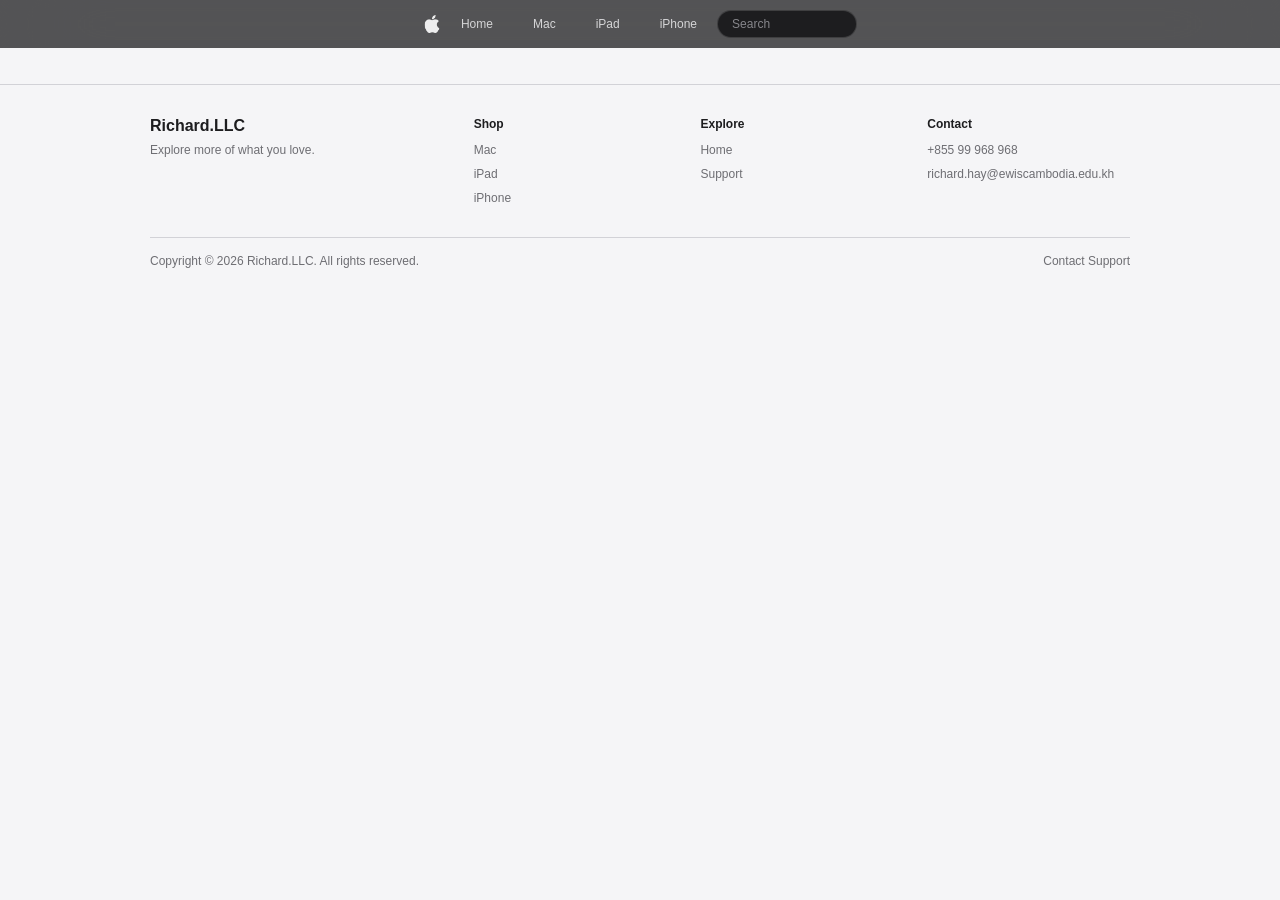
==== iPad.html @ c49290ec "Build responsive product site Co-authored-by: Copilot <223556219+Copilot@users.noreply.github.com>" ====
<!doctype html>
<html lang="en">
  <head>
    <meta charset="utf-8">
    <meta name="viewport" content="width=device-width, initial-scale=1">
    <title>My Website</title>
    <link rel="stylesheet" href="style.css">
    <link rel="stylesheet" href="responsive.css">
  </head>
  <body>
    <nav class="navbar">
      <button
        class="mobile-menu-toggle"
        type="button"
        aria-label="Open navigation menu"
        aria-controls="nav-links"
        aria-expanded="false"
      >
        <span></span>
        <span></span>
        <span></span>
      </button>
      <a href="index.html" class="navbar-brand" aria-label="Richard.LLC home">
        <img src="images/Apple Logo.png" alt="" class="logo">
      </a>
      <ul id="nav-links" class="nav-links">
        <!-- Home with Full-Width Mega-Menu Dropdown -->
        <li class="dropdown">
          <a href="index.html">Home</a>
          <div class="dropdown-menu">
            <div class="dropdown-content">
              <div class="menu-column">
                <span class="menu-category">Explore</span>
                <a href="index.html">Home Overview</a>
                <a href="Mac.html">Mac</a>
                <a href="iPad.html">iPad</a>
                <a href="iPhone.html">iPhone</a>
              </div>
              <div class="menu-column">
                <span class="menu-category">Shop</span>
                <a href="Mac.html">Shop Mac</a>
                <a href="iPad.html">Shop iPad</a>
                <a href="iPhone.html">Shop iPhone</a>
              </div>
              <div class="menu-column">
                <span class="menu-category">Quick Links</span>
                <a href="#">Find a Store</a>
                <a href="#">Order Status</a>
                <a href="support.html">Support</a>
              </div>
            </div>
          </div>
        </li>

        <!-- Direct Navigation Links -->
        <li><a href="Mac.html">Mac</a></li>
        <li><a href="iPad.html">iPad</a></li>
        <li><a href="iPhone.html">iPhone</a></li>

      </ul>
      <div class="search-item">
        <input id="site-search" type="search" class="search-bar" placeholder="Search" aria-label="Search">
      </div>
      <button
        class="search-toggle"
        type="button"
        aria-label="Open search"
        aria-controls="site-search"
        aria-expanded="false"
      >
        <svg viewBox="0 0 20 20" aria-hidden="true">
          <circle cx="8.5" cy="8.5" r="5.5"></circle>
          <path d="m13 13 4 4"></path>
        </svg>
      </button>
    </nav>
    <footer class="site-footer">
      <div class="footer-content">
        <div class="footer-brand">
          <a href="index.html">Richard.LLC</a>
          <p>Explore more of what you love.</p>
        </div>
        <nav class="footer-links" aria-label="Footer navigation">
          <div class="footer-column">
            <h2>Shop</h2>
            <a href="Mac.html">Mac</a>
            <a href="iPad.html">iPad</a>
            <a href="iPhone.html">iPhone</a>
          </div>
          <div class="footer-column">
            <h2>Explore</h2>
            <a href="index.html">Home</a>
            <a href="support.html">Support</a>
          </div>
          <div class="footer-column">
            <h2>Contact</h2>
            <a href="tel:+85599968968">+855 99 968 968</a>
            <a href="mailto:richard.hay@ewiscambodia.edu.kh">richard.hay@ewiscambodia.edu.kh</a>
          </div>
        </nav>
        <div class="footer-bottom">
          <span>Copyright © 2026 Richard.LLC. All rights reserved.</span>
          <a href="support.html">Contact Support</a>
        </div>
      </div>
    </footer>
    <script src="script.js"></script>
  </body>
</html>
---- style.css ----
/* --- 1. Global Reset --- */
* {
  box-sizing: border-box;
  margin: 0;
  padding: 0;
}

body {
  font-family: -apple-system, BlinkMacSystemFont, "SF Pro Text", "Helvetica Neue", Helvetica, Arial, sans-serif;
  background-color: #f5f5f7;
  color: #1d1d1f;
}

/* --- 2. Apple Global Nav Bar --- */
.navbar {
  background-color: transparent;
  height: 48px;
  display: flex;
  align-items: center;
  justify-content: center;
  position: sticky;
  top: 0;
  width: 100%;
  z-index: 999;
}

.navbar::before {
  position: absolute;
  z-index: -1;
  inset: 0;
  background-color: rgba(22, 22, 23, 0.72);
  backdrop-filter: blur(48px) saturate(180%);
  -webkit-backdrop-filter: blur(48px) saturate(180%);
  content: "";
  pointer-events: none;
}

.navbar-brand {
  display: flex;
  align-items: center;
  margin-right: 16px;
}

.nav-links {
  list-style: none;
  display: flex;
  align-items: center;
  gap: 32px;
  height: 100%;
}

/* --- 3. Logo (Left) & Search (Right) --- */
.logo {
  height: 18px;
  width: auto;
  display: block;
  filter: invert(1);
  opacity: 0.9;
  transition: opacity 0.2s ease;
}

.logo:hover {
  opacity: 1;
}

.search-item {
  display: flex;
  align-items: center;
  margin-left: 16px;
}

.mobile-menu-toggle,
.search-toggle {
  display: none;
}

/* --- 4. Navigation Links --- */
.nav-links li {
  position: static;
  height: 100%;
  display: flex;
  align-items: center;
}

.nav-links > li > a {
  color: #f5f5f7;
  text-decoration: none;
  font-size: 12px;
  font-weight: 400;
  opacity: 0.8;
  transition: opacity 0.2s ease;
  padding: 0 4px;
}

.nav-links > li > a:hover {
  opacity: 1;
}

/* --- 5. Full-Screen Mega Menu Dropdown --- */
.dropdown-menu {
  position: absolute;
  top: 48px;
  left: 0;
  width: 100vw;
  background-color: rgba(22, 22, 23, 0.72);
  backdrop-filter: blur(48px) saturate(180%);
  -webkit-backdrop-filter: blur(48px) saturate(180%);
  border-bottom: 1px solid rgba(255, 255, 255, 0.1);
  box-shadow: 0 30px 50px rgba(0, 0, 0, 0.5);
  padding: 40px 0;
  
  opacity: 0;
  visibility: hidden;
  transform: translateY(-10px);
  transition: opacity 0.3s cubic-bezier(0.25, 1, 0.5, 1), 
              transform 0.3s cubic-bezier(0.25, 1, 0.5, 1), 
              visibility 0.3s;
}

.dropdown-content {
  max-width: 800px;
  margin: 0 auto;
  display: flex;
  justify-content: space-between;
  padding: 0 20px;
}

.menu-column {
  display: flex;
  flex-direction: column;
  gap: 12px;
  min-width: 180px;
}

.menu-category {
  font-size: 12px;
  color: #86868b;
  text-transform: uppercase;
  letter-spacing: 0.5px;
  margin-bottom: 4px;
}

/* --- Big Apple-Style Menu Text --- */
.dropdown-menu a {
  font-size: 22px;
  font-weight: 600;
  color: #f5f5f7;
  text-decoration: none;
  opacity: 0.8;
  transition: opacity 0.2s ease, color 0.2s ease;
  padding: 2px 0;
  display: block;
}

.dropdown-menu a:hover {
  opacity: 1;
  color: #2997ff;
}

/* --- 6. Hover Reveal Logic --- */
.dropdown:hover .dropdown-menu {
  opacity: 1;
  visibility: visible;
  transform: translateY(0);
}

/* --- 7. Search Bar --- */
.search-bar {
  background-color: #1d1d1f;
  border: 1px solid rgba(255, 255, 255, 0.15);
  border-radius: 20px;
  color: #f5f5f7;
  padding: 6px 14px;
  font-size: 12px;
  outline: none;
  width: 140px;
  transition: width 0.3s cubic-bezier(0.25, 1, 0.5, 1), background-color 0.2s, border-color 0.2s;
}

.search-bar::placeholder {
  color: #86868b;
}

.search-bar:focus {
  background-color: #2b2b2e;
  border-color: rgba(255, 255, 255, 0.3);
  width: 200px;
}

.search-toggle svg {
  display: block;
  width: 18px;
  height: 18px;
  fill: none;
  stroke: currentColor;
  stroke-linecap: round;
  stroke-width: 1.6;
}

/* --- 8. iPhone Campaign Banner --- */
.hero {
  position: relative;
  width: calc(100% - 24px);
  margin: 24px auto 0;
  overflow: hidden;
  border-radius: 8px;
  background-color: #fff;
}

.hero-image {
  display: block;
  width: 100%;
  height: auto;
}

.hero-actions {
  position: absolute;
  top: 30%;
  left: 50%;
  display: flex;
  justify-content: center;
  gap: 12px;
  transform: translateX(-50%);
  white-space: nowrap;
}

.hero-button {
  display: inline-flex;
  align-items: center;
  justify-content: center;
  min-height: 40px;
  padding: 0 19px;
  border: 1px solid #0071e3;
  border-radius: 24px;
  font-size: 16px;
  text-decoration: none;
  transition: background-color 0.2s ease, color 0.2s ease;
}

.hero-button-primary {
  color: #fff;
  background-color: #0071e3;
}

.hero-button-primary:hover {
  background-color: #0077ed;
}

.hero-button-secondary {
  color: #06c;
  background-color: rgba(245, 245, 247, 0.8);
}

.hero-button-secondary:hover {
  color: #fff;
  background-color: #0071e3;
}

.hero-button:focus-visible {
  outline: 3px solid #1d1d1f;
  outline-offset: 3px;
}

/* --- 9. Mac and iPad Campaign Panels --- */
.product-grid {
  display: grid;
  grid-template-columns: repeat(2, minmax(0, 1fr));
  gap: 12px;
  padding: 12px;
}

.product-panel {
  position: relative;
  aspect-ratio: 1;
  overflow: hidden;
  background-color: #000;
  border-radius: 8px;
  box-shadow: 0 3px 10px rgba(0, 0, 0, 0.08);
  text-align: center;
  transition: transform 0.2s ease, box-shadow 0.2s ease;
}

.product-panel:hover,
.product-panel:focus-within {
  z-index: 1;
  box-shadow: 0 12px 28px rgba(0, 0, 0, 0.16);
  transform: translateY(-6px);
}

.product-panel-link {
  position: absolute;
  z-index: 0;
  inset: 0;
}

.product-panel-link:focus-visible {
  outline: 3px solid #0071e3;
  outline-offset: -5px;
}

.product-image {
  position: absolute;
  z-index: 1;
  top: 150px;
  left: 0;
  width: 100%;
  height: calc(100% - 150px);
  object-fit: contain;
  pointer-events: none;
}

.product-copy {
  position: relative;
  z-index: 2;
  padding: 28px 16px 20px;
  background-color: #fff;
}

.product-copy h2 {
  margin-bottom: 8px;
  font-size: clamp(28px, 3vw, 40px);
  font-weight: 600;
  letter-spacing: -0.04em;
}

.product-tagline {
  margin-bottom: 16px;
  font-size: 16px;
  line-height: 1.35;
}

.mac-panel {
  background-color: #000;
  color: #f5f5f7;
}

.mac-panel .product-copy {
  background-color: #000;
}

.ipad-panel {
  color: #f5f5f7;
}

.ipad-panel .product-copy {
  background-color: #000;
}

.air-panel {
  grid-column: 1 / -1;
  display: grid;
  grid-template-columns: 0.8fr 1.2fr;
  grid-template-rows: minmax(0, 1fr);
  align-items: center;
  aspect-ratio: 2.2 / 1;
  background-color: #fafafa;
  color: #1d1d1f;
  text-align: left;
}

.air-panel .product-copy {
  padding: 28px 24px 28px 12%;
  background-color: transparent;
}

.air-panel .product-image {
  position: static;
  min-height: 0;
  width: 100%;
  height: 100%;
  object-fit: contain;
}

.product-actions {
  display: flex;
  justify-content: center;
  gap: 10px;
}

.product-actions .hero-button-secondary {
  background-color: rgba(245, 245, 247, 0.9);
}

@media (prefers-reduced-motion: reduce) {
  .product-panel {
    transition: none;
  }
}

/* --- 10. Photo Carousel --- */
.moments-carousel {
  margin: 28px 12px 0;
  padding: 32px 0;
}

.moments-header {
  display: flex;
  align-items: end;
  justify-content: space-between;
  gap: 16px;
  margin: 0 12px 20px;
}

.moments-eyebrow {
  margin-bottom: 6px;
  color: #6e6e73;
  font-size: 12px;
  font-weight: 600;
  letter-spacing: 0.08em;
}

.moments-header h2 {
  color: #1d1d1f;
  font-size: clamp(26px, 3vw, 36px);
  letter-spacing: -0.04em;
}

.carousel-controls {
  display: flex;
  gap: 8px;
}

.carousel-control {
  display: grid;
  width: 40px;
  height: 40px;
  place-items: center;
  border: 0;
  border-radius: 50%;
  color: #1d1d1f;
  background-color: #e8e8ed;
  cursor: pointer;
  transition: background-color 0.2s ease, opacity 0.2s ease;
}

.carousel-control:hover:not(:disabled) {
  background-color: #d2d2d7;
}

.carousel-control:focus-visible,
.moments-track:focus-visible {
  outline: 3px solid #0071e3;
  outline-offset: 3px;
}

.carousel-control svg {
  width: 20px;
  height: 20px;
  fill: none;
  stroke: currentColor;
  stroke-linecap: round;
  stroke-linejoin: round;
  stroke-width: 1.8;
}

.moments-track {
  --carousel-card-width: clamp(280px, 40vw, 500px);
  display: flex;
  align-items: center;
  gap: 20px;
  overflow-x: auto;
  overflow-y: hidden;
  overscroll-behavior-x: contain;
  padding: 24px max(12px, calc((100% - var(--carousel-card-width)) / 2));
  scroll-padding-inline: max(12px, calc((100% - var(--carousel-card-width)) / 2));
  scroll-snap-type: x mandatory;
  scrollbar-width: none;
}

.moments-track::-webkit-scrollbar {
  display: none;
}

.moment-card {
  position: relative;
  flex: 0 0 var(--carousel-card-width);
  aspect-ratio: 1;
  overflow: hidden;
  border-radius: 12px;
  background-color: #e8e8ed;
  isolation: isolate;
  scroll-snap-align: center;
  box-shadow: 0 3px 10px rgba(0, 0, 0, 0.1);
  transform: scale(0.84);
  transition: transform 0.35s ease, box-shadow 0.2s ease;
}

.moment-card:hover {
  box-shadow: 0 12px 28px rgba(0, 0, 0, 0.18);
}

.moment-card::after {
  position: absolute;
  z-index: -1;
  background: linear-gradient(0deg, rgba(0, 0, 0, 0.75), transparent 60%);
  content: "";
  inset: 0;
}

.moment-card.is-active {
  transform: scale(1);
}

.moment-card img {
  position: absolute;
  z-index: -2;
  display: block;
  width: 100%;
  height: 100%;
  object-fit: cover;
  inset: 0;
}

.moment-copy {
  position: absolute;
  z-index: 1;
  right: 18px;
  bottom: 18px;
  display: flex;
  align-items: flex-end;
  flex-direction: column;
  gap: 6px;
  max-width: calc(100% - 36px);
  color: #fff;
  text-align: right;
}

.moment-copy h3 {
  margin: 0;
  font-size: clamp(18px, 2.4vw, 30px);
  font-weight: 600;
  letter-spacing: -0.04em;
  line-height: 1.1;
}

.moment-cta {
  display: flex;
  align-items: center;
  flex-direction: column;
  gap: 6px;
  margin-right: 12px;
}

.moment-device {
  margin: 0;
  color: #fff;
  font-size: clamp(16px, 2vw, 24px);
  font-weight: 600;
  letter-spacing: -0.02em;
  line-height: 1.2;
  text-shadow: 0 1px 8px rgba(0, 0, 0, 0.7);
  text-align: center;
}

.moment-link {
  display: inline-flex;
  min-height: 32px;
  align-items: center;
  justify-content: center;
  padding: 0 14px;
  border: 1px solid #0071e3;
  border-radius: 20px;
  color: #fff;
  background-color: #0071e3;
  font-size: 14px;
  text-decoration: none;
  transition: background-color 0.2s ease;
}

.moment-link:hover {
  background-color: #0077ed;
}

.moment-link:focus-visible {
  outline: 3px solid #fff;
  outline-offset: 3px;
}

@media (prefers-reduced-motion: reduce) {
  .moment-card {
    transition: none;
  }
}

/* --- 11. Bahamas Satire Feature --- */
.bahamas-feature {
  max-width: 980px;
  margin: 0 auto;
  padding: 24px;
  color: #424245;
}

.bahamas-disclaimer {
  margin-bottom: 12px;
  color: #6e6e73;
  font-size: 12px;
  font-weight: 600;
  letter-spacing: 0.04em;
  text-transform: uppercase;
}

.bahamas-feature h2 {
  margin-bottom: 16px;
  color: #1d1d1f;
  font-size: clamp(24px, 3vw, 34px);
  letter-spacing: -0.04em;
  line-height: 1.15;
}

.bahamas-feature > p:not(.bahamas-disclaimer) {
  margin-bottom: 14px;
  font-size: 14px;
  line-height: 1.65;
}

/* --- 11. Site Footer --- */
.site-footer {
  border-top: 1px solid #d2d2d7;
  margin-top: 36px;
  padding: 32px 24px 24px;
  background-color: #f5f5f7;
  color: #6e6e73;
  font-size: 12px;
}

.footer-content {
  display: grid;
  grid-template-columns: minmax(160px, 0.8fr) minmax(0, 1.8fr);
  gap: 32px;
  max-width: 980px;
  margin: 0 auto;
}

.footer-brand > a {
  color: #1d1d1f;
  font-size: 16px;
  font-weight: 600;
  text-decoration: none;
}

.footer-brand p {
  margin-top: 8px;
}

.footer-links {
  display: grid;
  grid-template-columns: repeat(3, minmax(0, 1fr));
  gap: 24px;
}

.footer-column {
  display: flex;
  flex-direction: column;
  align-items: flex-start;
  gap: 10px;
  min-width: 0;
}

.footer-column h2 {
  margin-bottom: 2px;
  color: #1d1d1f;
  font-size: 12px;
  font-weight: 600;
}

.footer-column a,
.footer-bottom a {
  color: #6e6e73;
  text-decoration: none;
}

.footer-column a {
  overflow-wrap: anywhere;
}

.footer-column a:hover,
.footer-bottom a:hover {
  color: #1d1d1f;
  text-decoration: underline;
}

.footer-bottom {
  grid-column: 1 / -1;
  display: flex;
  justify-content: space-between;
  gap: 16px;
  padding-top: 16px;
  border-top: 1px solid #d2d2d7;
}

.support-page {
  width: min(100% - 48px, 1040px);
  margin: 0 auto;
  padding: 64px 0 24px;
}

.support-intro {
  padding-bottom: 48px;
}

.support-eyebrow {
  margin-bottom: 12px;
  color: #6e6e73;
  font-size: 12px;
  font-weight: 600;
  letter-spacing: 0.08em;
}

.support-intro > h1 {
  max-width: 760px;
  margin-bottom: 12px;
  font-size: clamp(40px, 7vw, 68px);
  letter-spacing: -0.055em;
  line-height: 1.04;
}

.support-intro > p:not(.support-eyebrow) {
  max-width: 640px;
  color: #6e6e73;
  font-size: 18px;
  line-height: 1.5;
}

.support-contact {
  display: grid;
  grid-template-columns: 1.1fr 0.9fr 0.9fr;
  align-items: center;
  gap: 24px;
  margin-top: 32px;
  padding: 24px;
  border-radius: 12px;
  box-shadow: 0 3px 10px rgba(0, 0, 0, 0.08);
  background-color: #fff;
}

.support-contact-copy h2,
.support-section-heading h2 {
  margin-bottom: 8px;
  color: #1d1d1f;
  font-size: 24px;
  letter-spacing: -0.035em;
}

.support-contact-copy p,
.support-section-heading > p:not(.support-eyebrow) {
  color: #6e6e73;
  line-height: 1.5;
}

.support-contact-link {
  display: flex;
  min-width: 0;
  flex-direction: column;
  gap: 6px;
  color: #06c;
  text-decoration: none;
}

.support-contact-link span {
  color: #6e6e73;
  font-size: 13px;
}

.support-contact-link strong {
  overflow-wrap: anywhere;
  font-size: 16px;
  font-weight: 500;
}

.support-contact-link:hover strong {
  text-decoration: underline;
}

.support-products,
.support-tips {
  padding: 40px 0 24px;
}

.support-section-heading {
  max-width: 700px;
  margin-bottom: 24px;
}

.support-product-grid {
  display: grid;
  grid-template-columns: repeat(2, minmax(0, 1fr));
  gap: 12px;
}

.support-product-card,
.support-tip-list article {
  padding: 24px;
  border-radius: 12px;
  box-shadow: 0 3px 10px rgba(0, 0, 0, 0.08);
  background-color: #fff;
}

.support-product-card {
  position: relative;
  z-index: 0;
  display: block;
  color: inherit;
  text-decoration: none;
  transition: transform 0.2s ease, box-shadow 0.2s ease;
}

.support-product-card:hover,
.support-product-card:focus-visible {
  z-index: 1;
  box-shadow: 0 12px 28px rgba(0, 0, 0, 0.12);
  transform: translateY(-6px);
}

.support-product-card:focus-visible {
  outline: 3px solid #0071e3;
  outline-offset: 3px;
}

.support-product-year {
  margin-bottom: 12px;
  color: #6e6e73;
  font-size: 12px;
  font-weight: 600;
  letter-spacing: 0.06em;
}

.support-product-card h3,
.support-tip-list h3 {
  margin-bottom: 10px;
  color: #1d1d1f;
  font-size: 20px;
  letter-spacing: -0.025em;
}

.support-product-card > p:not(.support-product-year),
.support-tip-list p {
  margin-bottom: 16px;
  color: #6e6e73;
  font-size: 14px;
  line-height: 1.55;
}

.support-product-link {
  color: #06c;
  font-size: 14px;
}

.support-product-card:hover .support-product-link,
.support-product-card:focus-visible .support-product-link {
  text-decoration: underline;
}

@media (prefers-reduced-motion: reduce) {
  .support-product-card,
  .moment-card {
    transition: none;
  }
}

.support-tip-list {
  display: grid;
  grid-template-columns: repeat(3, minmax(0, 1fr));
  gap: 12px;
}

.support-tip-list p {
  margin-bottom: 0;
}
---- responsive.css ----
@media (min-width: 601px) and (max-width: 900px) {
  .content {
    padding: 1.5rem;
  }
}

@media (max-width: 760px) {
  .navbar {
    justify-content: center;
  }

  .navbar-brand {
    position: absolute;
    left: 50%;
    transform: translateX(-50%);
    margin-right: 0;
  }

  .mobile-menu-toggle,
  .search-toggle {
    position: absolute;
    top: 0;
    z-index: 2;
    display: flex;
    width: 48px;
    height: 48px;
    align-items: center;
    justify-content: center;
    border: 0;
    color: #f5f5f7;
    background: transparent;
    cursor: pointer;
  }

  .mobile-menu-toggle {
    left: 4px;
    flex-direction: column;
    gap: 4px;
  }

  .mobile-menu-toggle span {
    display: block;
    width: 18px;
    height: 1.5px;
    border-radius: 2px;
    background-color: currentColor;
    transition: transform 0.25s ease, opacity 0.2s ease;
  }

  .navbar.menu-open .mobile-menu-toggle span:first-child {
    transform: translateY(5.5px) rotate(45deg);
  }

  .navbar.menu-open .mobile-menu-toggle span:nth-child(2) {
    opacity: 0;
  }

  .navbar.menu-open .mobile-menu-toggle span:last-child {
    transform: translateY(-5.5px) rotate(-45deg);
  }

  .search-toggle {
    right: 4px;
  }

  .search-item {
    position: absolute;
    right: 52px;
    left: 56px;
    z-index: 2;
    margin-left: 0;
    visibility: hidden;
    transform: scaleX(0.85);
    transform-origin: right;
    transition: transform 0.25s ease;
  }

  .search-bar,
  .search-bar:focus {
    width: 100%;
  }

  .navbar.search-open .search-item {
    visibility: visible;
    transform: scaleX(1);
  }

  .navbar.search-open .navbar-brand {
    visibility: hidden;
  }

  .nav-links {
    position: absolute;
    top: 48px;
    left: 0;
    z-index: 1;
    display: flex;
    width: 100%;
    height: calc(100vh - 48px);
    height: calc(100dvh - 48px);
    flex-direction: column;
    align-items: stretch;
    gap: 0;
    padding: 20px 28px;
    overflow-y: auto;
    background-color: rgba(22, 22, 23, 0.98);
    visibility: hidden;
    transform: translateX(-100%);
    transition: transform 0.3s cubic-bezier(0.25, 1, 0.5, 1), visibility 0s linear 0.3s;
  }

  .navbar.menu-open .nav-links {
    visibility: visible;
    transform: translateX(0);
    transition-delay: 0s;
  }

  .nav-links li {
    position: relative;
    display: flex;
    width: 100%;
    height: auto;
    min-height: 54px;
    align-items: center;
    border-bottom: 1px solid rgba(255, 255, 255, 0.14);
  }

  .nav-links > li > a {
    width: 100%;
    padding: 12px 0;
    font-size: 20px;
  }

  .nav-links .dropdown-menu {
    display: none;
  }

  .product-grid {
    grid-template-columns: 1fr;
  }

  .air-panel {
    grid-column: auto;
    aspect-ratio: 1.3 / 1;
  }

  .moments-carousel {
    margin-top: 16px;
    padding: 24px 0;
  }

  .moments-track {
    --carousel-card-width: min(78vw, 360px);
    gap: 14px;
  }
}

@media (max-width: 600px) {
  .content {
    padding: 1.25rem;
  }

  p {
    font-size: 1rem;
  }

  .hero-actions {
    gap: 6px;
  }

  .hero-button {
    min-height: 28px;
    padding: 0 12px;
    font-size: 11px;
  }

  .product-actions .hero-button {
    min-height: 34px;
    padding: 0 14px;
    font-size: 13px;
  }

  .air-panel {
    grid-template-columns: 1fr 1fr;
  }

  .air-panel .product-copy {
    padding: 16px 4px 16px 12px;
  }

  .air-panel .product-copy h2 {
    font-size: 23px;
  }

  .air-panel .product-actions {
    gap: 4px;
  }

  .air-panel .product-actions .hero-button {
    padding: 0 8px;
    font-size: 12px;
  }

  .footer-content {
    grid-template-columns: 1fr;
    gap: 24px;
  }

  .footer-bottom {
    flex-direction: column;
  }

  .support-page {
    width: calc(100% - 32px);
    padding-top: 40px;
  }

  .support-intro {
    padding-bottom: 28px;
  }

  .support-contact {
    grid-template-columns: 1fr;
    gap: 20px;
    padding: 20px;
  }

  .support-products,
  .support-tips {
    padding-top: 28px;
  }

  .support-product-grid,
  .support-tip-list {
    grid-template-columns: 1fr;
  }

  .support-product-card,
  .support-tip-list article {
    padding: 20px;
  }
}
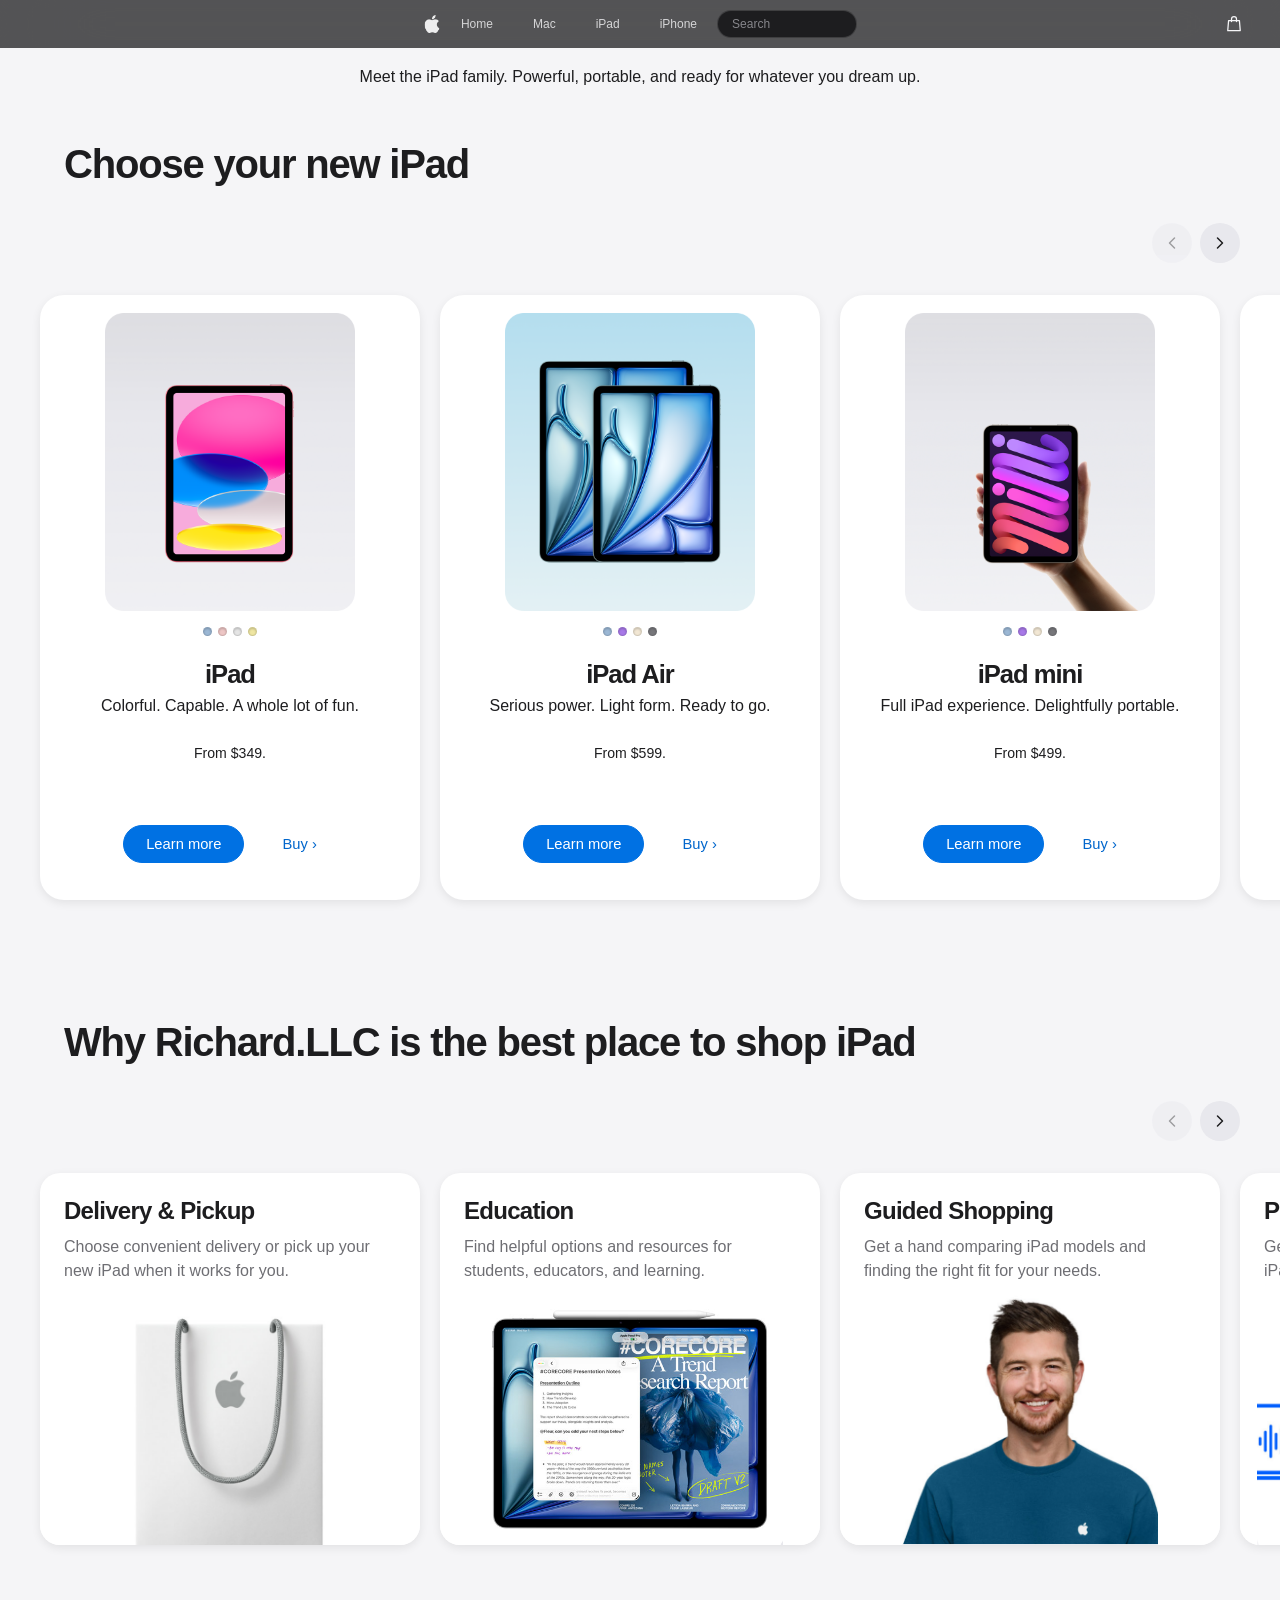
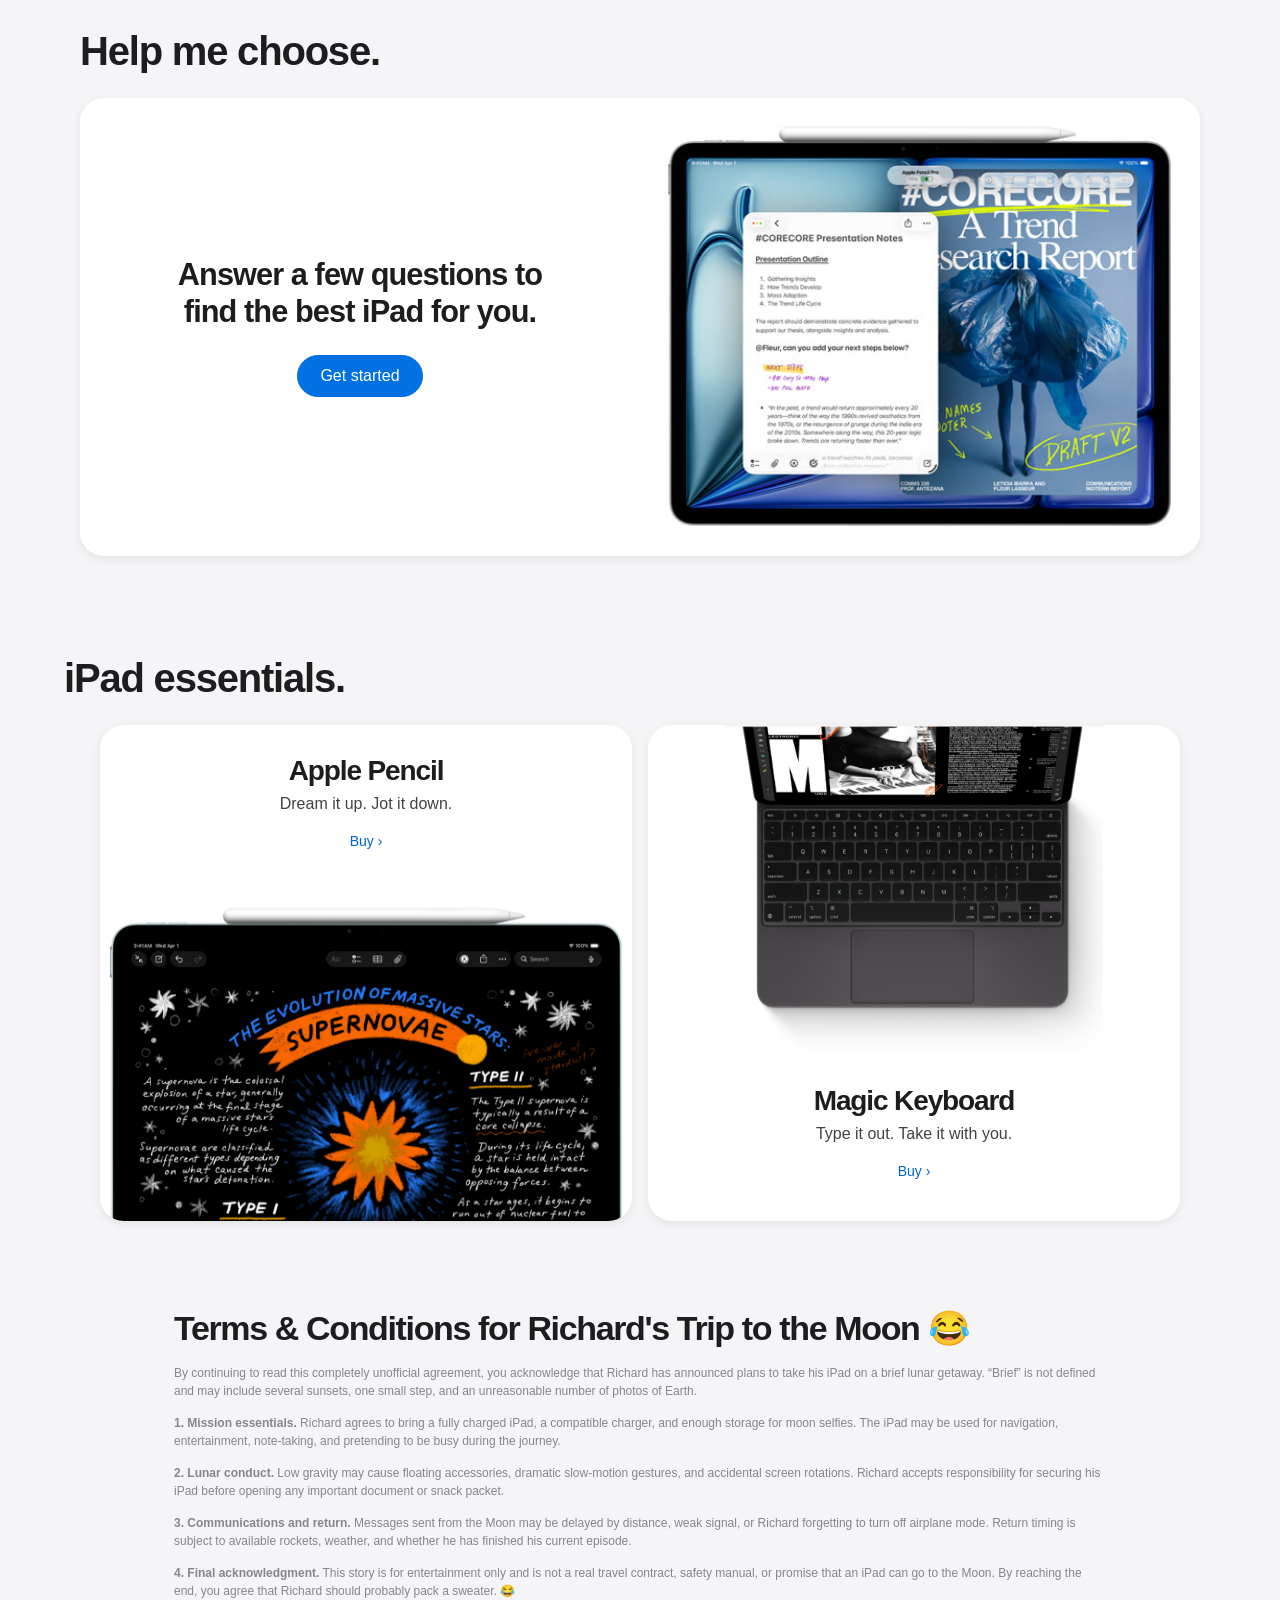
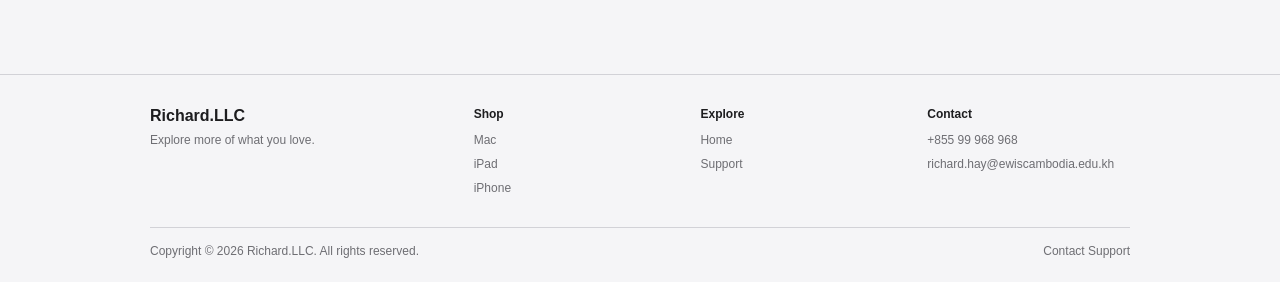
==== commit d9cf14ab: "Build out product pages, configurable buy flow, and support guide - Add full iPhone page: "Only for " ====
--- a/iPad.html
+++ b/iPad.html
@@ -3,11 +3,11 @@
   <head>
     <meta charset="utf-8">
     <meta name="viewport" content="width=device-width, initial-scale=1">
-    <title>My Website</title>
+    <title>iPad - Richard.LLC</title>
     <link rel="stylesheet" href="style.css">
     <link rel="stylesheet" href="responsive.css">
   </head>
-  <body>
+  <body data-ipad-page>
     <nav class="navbar">
       <button
         class="mobile-menu-toggle"
@@ -24,7 +24,6 @@
         <img src="images/Apple Logo.png" alt="" class="logo">
       </a>
       <ul id="nav-links" class="nav-links">
-        <!-- Home with Full-Width Mega-Menu Dropdown -->
         <li class="dropdown">
           <a href="index.html">Home</a>
           <div class="dropdown-menu">
@@ -51,12 +50,9 @@
             </div>
           </div>
         </li>
-
-        <!-- Direct Navigation Links -->
         <li><a href="Mac.html">Mac</a></li>
         <li><a href="iPad.html">iPad</a></li>
         <li><a href="iPhone.html">iPhone</a></li>
-
       </ul>
       <div class="search-item">
         <input id="site-search" type="search" class="search-bar" placeholder="Search" aria-label="Search">
@@ -73,7 +69,350 @@
           <path d="m13 13 4 4"></path>
         </svg>
       </button>
+      <button class="bag-toggle" type="button" aria-label="Shopping bag, 0 items" aria-haspopup="dialog" data-open-mac-bag>
+        <svg viewBox="0 0 24 24" aria-hidden="true">
+          <path d="M5.5 8h13l1 12h-15l1-12Z"></path>
+          <path d="M9 9V6a3 3 0 0 1 6 0v3"></path>
+        </svg>
+        <span class="bag-count" data-mac-bag-count hidden>0</span>
+      </button>
     </nav>
+    <p class="mac-announcement">
+      Meet the iPad family. Powerful, portable, and ready for whatever you dream up.
+    </p>
+    <header class="mac-page-heading">
+      <h1>Choose your new iPad</h1>
+    </header>
+    <main class="ipad-product-carousel">
+      <div class="mac-benefits-controls ipad-carousel-controls" role="group" aria-label="iPad carousel controls">
+        <button class="ipad-carousel-previous" type="button" aria-label="Previous iPad models" disabled>
+          <svg viewBox="0 0 24 24" aria-hidden="true"><path d="m15 18-6-6 6-6"></path></svg>
+        </button>
+        <button class="ipad-carousel-next" type="button" aria-label="Next iPad models">
+          <svg viewBox="0 0 24 24" aria-hidden="true"><path d="m9 18 6-6-6-6"></path></svg>
+        </button>
+      </div>
+      <div class="ipad-product-track" tabindex="0" role="region" aria-label="iPad models" aria-roledescription="carousel">
+      <article class="mac-product-card" id="ipad" data-buy-mac-card="ipad" tabindex="0" aria-label="Open buy options for iPad" role="group" aria-roledescription="slide">
+        <div class="mac-product-image-wrap">
+          <img class="mac-product-image" src="Ipad images/nav_ipad.png" alt="iPad with a colorful display">
+        </div>
+        <ul class="mac-product-finishes" aria-label="Available finishes">
+          <li class="finish-ipad-blue"><span class="visually-hidden">Blue</span></li>
+          <li class="finish-ipad-pink"><span class="visually-hidden">Pink</span></li>
+          <li class="finish-silver"><span class="visually-hidden">Silver</span></li>
+          <li class="finish-ipad-yellow"><span class="visually-hidden">Yellow</span></li>
+        </ul>
+        <div class="mac-product-details">
+          <h2>iPad</h2>
+          <p class="mac-product-tagline">Colorful. Capable. A whole lot of fun.</p>
+          <div class="mac-product-pricing"><p>From $349.</p></div>
+          <div class="mac-product-actions">
+            <a class="hero-button hero-button-primary" href="support.html#support-ipad-base">Learn more</a>
+            <button class="hero-button hero-button-secondary" type="button" data-buy-mac="ipad">Buy ›</button>
+          </div>
+        </div>
+      </article>
+      <article class="mac-product-card" id="ipad-air" data-buy-mac-card="ipad-air" tabindex="0" aria-label="Open buy options for iPad Air" role="group" aria-roledescription="slide">
+        <div class="mac-product-image-wrap">
+          <img class="mac-product-image" src="Ipad images/nav_ipad_air.png" alt="iPad Air held in one hand">
+        </div>
+        <ul class="mac-product-finishes" aria-label="Available finishes">
+          <li class="finish-ipad-blue"><span class="visually-hidden">Blue</span></li>
+          <li class="finish-neo-purple"><span class="visually-hidden">Purple</span></li>
+          <li class="finish-starlight"><span class="visually-hidden">Starlight</span></li>
+          <li class="finish-space-gray"><span class="visually-hidden">Space gray</span></li>
+        </ul>
+        <div class="mac-product-details">
+          <h2>iPad Air</h2>
+          <p class="mac-product-tagline">Serious power. Light form. Ready to go.</p>
+          <div class="mac-product-pricing"><p>From $599.</p></div>
+          <div class="mac-product-actions">
+            <a class="hero-button hero-button-primary" href="support.html#support-ipad-air">Learn more</a>
+            <button class="hero-button hero-button-secondary" type="button" data-buy-mac="ipad-air">Buy ›</button>
+          </div>
+        </div>
+      </article>
+      <article class="mac-product-card" id="ipad-mini" data-buy-mac-card="ipad-mini" tabindex="0" aria-label="Open buy options for iPad mini" role="group" aria-roledescription="slide">
+        <div class="mac-product-image-wrap">
+          <img class="mac-product-image" src="Ipad images/nav_ipad_mini.png" alt="Two iPad mini models with vivid displays">
+        </div>
+        <ul class="mac-product-finishes" aria-label="Available finishes">
+          <li class="finish-ipad-blue"><span class="visually-hidden">Blue</span></li>
+          <li class="finish-neo-purple"><span class="visually-hidden">Purple</span></li>
+          <li class="finish-starlight"><span class="visually-hidden">Starlight</span></li>
+          <li class="finish-space-gray"><span class="visually-hidden">Space gray</span></li>
+        </ul>
+        <div class="mac-product-details">
+          <h2>iPad mini</h2>
+          <p class="mac-product-tagline">Full iPad experience. Delightfully portable.</p>
+          <div class="mac-product-pricing"><p>From $499.</p></div>
+          <div class="mac-product-actions">
+            <a class="hero-button hero-button-primary" href="support.html#support-ipad-mini">Learn more</a>
+            <button class="hero-button hero-button-secondary" type="button" data-buy-mac="ipad-mini">Buy ›</button>
+          </div>
+        </div>
+      </article>
+      <article class="mac-product-card" id="ipad-pro" data-buy-mac-card="ipad-pro" tabindex="0" aria-label="Open buy options for iPad Pro" role="group" aria-roledescription="slide">
+        <div class="mac-product-image-wrap">
+          <img class="mac-product-image" src="Ipad images/nav_ipad_pro.png" alt="iPad Pro models with an edge-to-edge display">
+        </div>
+        <ul class="mac-product-finishes" aria-label="Available finishes">
+          <li class="finish-space-black"><span class="visually-hidden">Space black</span></li>
+          <li class="finish-silver"><span class="visually-hidden">Silver</span></li>
+        </ul>
+        <div class="mac-product-details">
+          <h2>iPad Pro</h2>
+          <p class="mac-product-tagline">The ultimate iPad experience.</p>
+          <div class="mac-product-pricing"><p>From $999.</p></div>
+          <div class="mac-product-actions">
+            <a class="hero-button hero-button-primary" href="support.html#support-ipad-pro">Learn more</a>
+            <button class="hero-button hero-button-secondary" type="button" data-buy-mac="ipad-pro">Buy ›</button>
+          </div>
+        </div>
+      </article>
+      </div>
+    </main>
+    <header class="mac-page-heading">
+      <h1>Why Richard.LLC is the best place to shop iPad</h1>
+    </header>
+    <section class="mac-benefits-carousel" aria-label="Why shop iPad with Richard.LLC">
+      <div class="mac-benefits-controls">
+        <button class="mac-benefit-previous" type="button" aria-label="Previous benefits" disabled>
+          <svg viewBox="0 0 24 24" aria-hidden="true"><path d="m15 18-6-6 6-6"></path></svg>
+        </button>
+        <button class="mac-benefit-next" type="button" aria-label="Next benefits">
+          <svg viewBox="0 0 24 24" aria-hidden="true"><path d="m9 18 6-6-6-6"></path></svg>
+        </button>
+      </div>
+      <div class="mac-benefits-track" tabindex="0" aria-label="Scroll through iPad shopping benefits">
+        <article class="mac-benefit-card">
+          <div class="mac-benefit-copy">
+            <h2>Delivery &amp; Pickup</h2>
+            <p>Choose convenient delivery or pick up your new iPad when it works for you.</p>
+          </div>
+          <img src="why ipad images/Delivery &amp; Pickup.png" alt="Shopping bag ready for pickup">
+        </article>
+        <article class="mac-benefit-card">
+          <div class="mac-benefit-copy">
+            <h2>Education</h2>
+            <p>Find helpful options and resources for students, educators, and learning.</p>
+          </div>
+          <img src="why ipad images/Education.png" alt="iPad with tools for learning">
+        </article>
+        <article class="mac-benefit-card">
+          <div class="mac-benefit-copy">
+            <h2>Guided Shopping</h2>
+            <p>Get a hand comparing iPad models and finding the right fit for your needs.</p>
+          </div>
+          <img src="why ipad images/Guided Shopping.png" alt="iPad with notes and a presentation">
+        </article>
+        <article class="mac-benefit-card">
+          <div class="mac-benefit-copy">
+            <h2>Personal Setup</h2>
+            <p>Get help getting started and making your new iPad feel like yours.</p>
+          </div>
+          <img src="why ipad images/Personal setup.png" alt="Personalized setup with an iPad">
+        </article>
+        <article class="mac-benefit-card">
+          <div class="mac-benefit-copy">
+            <h2>Personalized Engraving</h2>
+            <p>Add a personal touch to select iPad and Apple Pencil accessories.</p>
+          </div>
+          <img src="why ipad images/Personalized Engraving.png" alt="Personalized message engraved on an iPad">
+        </article>
+        <article class="mac-benefit-card">
+          <div class="mac-benefit-copy">
+            <h2>Ways to pay</h2>
+            <p>Explore payment options and choose the way that works best for you.</p>
+          </div>
+          <img src="why ipad images/Ways to pay.png" alt="iPad and accessories">
+        </article>
+      </div>
+    </section>
+    <section class="mac-chooser" aria-labelledby="ipad-chooser-heading">
+      <h2 class="mac-chooser-heading" id="ipad-chooser-heading">Help me choose.</h2>
+      <article
+        class="mac-chooser-card"
+        role="button"
+        tabindex="0"
+        aria-haspopup="dialog"
+        aria-label="Get started: answer a few questions to find the best iPad for you"
+        data-open-mac-chooser
+      >
+        <div class="mac-chooser-copy">
+          <p>Answer a few questions to find the best iPad for you.</p>
+          <span class="hero-button hero-button-primary">Get started</span>
+        </div>
+        <img src="why ipad images/Education.png" alt="iPad with colorful learning tools">
+      </article>
+    </section>
+    <section class="ipad-essentials" aria-labelledby="ipad-essentials-heading">
+      <header class="mac-page-heading">
+        <h1 id="ipad-essentials-heading">iPad essentials.</h1>
+      </header>
+      <div class="ipad-essentials-grid">
+        <article
+          class="ipad-essential-card ipad-essential-pencil"
+          data-buy-mac-card="apple-pencil"
+          tabindex="0"
+          aria-label="Open buy options for Apple Pencil"
+        >
+          <div class="ipad-essential-copy">
+            <h2>Apple Pencil</h2>
+            <p>Dream it up. Jot it down.</p>
+            <button class="hero-button hero-button-secondary" type="button" data-buy-mac="apple-pencil">Buy ›</button>
+          </div>
+          <img src="why ipad images/Apple Pencile.png" alt="Apple Pencil with an iPad displaying colorful notes">
+        </article>
+        <article
+          class="ipad-essential-card ipad-essential-keyboard"
+          data-buy-mac-card="magic-keyboard"
+          tabindex="0"
+          aria-label="Open buy options for Magic Keyboard"
+        >
+          <img src="why ipad images/Magic keyboard.png" alt="Magic Keyboard connected to an iPad">
+          <div class="ipad-essential-copy">
+            <h2>Magic Keyboard</h2>
+            <p>Type it out. Take it with you.</p>
+            <button class="hero-button hero-button-secondary" type="button" data-buy-mac="magic-keyboard">Buy ›</button>
+          </div>
+        </article>
+      </div>
+    </section>
+    <dialog class="mac-chooser-dialog" aria-labelledby="mac-chooser-dialog-title">
+      <form class="mac-chooser-form" novalidate>
+        <h2 id="mac-chooser-dialog-title">Find your iPad</h2>
+        <div class="mac-chooser-progress">
+          <progress class="mac-chooser-progress-bar" max="4" value="1" aria-label="Question 1 of 4"></progress>
+          <p class="mac-chooser-step-count" aria-live="polite">Question 1 of 4</p>
+        </div>
+        <fieldset class="mac-chooser-step" data-step="0">
+          <legend>What budget works for you?</legend>
+          <label for="ipad-chooser-budget">Choose a price range</label>
+          <select id="ipad-chooser-budget" name="budget" required>
+            <option value="" selected disabled>Choose a budget</option>
+            <option value="under-500">Under $500</option>
+            <option value="500-799">$500–$799</option>
+            <option value="800-1199">$800–$1,199</option>
+            <option value="1200-plus">$1,200 or more</option>
+          </select>
+        </fieldset>
+        <fieldset class="mac-chooser-step" data-step="1" hidden>
+          <legend>What accessories do you need?</legend>
+          <label for="ipad-chooser-accessories">Choose what you plan to use</label>
+          <select id="ipad-chooser-accessories" name="peripherals" required>
+            <option value="" selected disabled>Choose an option</option>
+            <option value="none">Just the iPad</option>
+            <option value="pencil">Apple Pencil</option>
+            <option value="keyboard">Keyboard</option>
+            <option value="both">Pencil and keyboard</option>
+          </select>
+        </fieldset>
+        <fieldset class="mac-chooser-step" data-step="2" hidden>
+          <legend>What will you use your iPad for?</legend>
+          <label for="ipad-chooser-use">Choose your main use</label>
+          <select id="ipad-chooser-use" name="use" required>
+            <option value="" selected disabled>Choose an option</option>
+            <option value="everyday">Everyday tasks and entertainment</option>
+            <option value="school">School or work</option>
+            <option value="creative">Drawing and creative projects</option>
+            <option value="professional">Demanding professional work</option>
+          </select>
+        </fieldset>
+        <fieldset class="mac-chooser-step" data-step="3" hidden>
+          <legend>What matters most day to day?</legend>
+          <label for="ipad-chooser-priority">Choose your top priority</label>
+          <select id="ipad-chooser-priority" name="essential" required>
+            <option value="" selected disabled>Choose a priority</option>
+            <option value="portable">Easy to carry</option>
+            <option value="display">A larger, immersive display</option>
+            <option value="drawing">Drawing and note-taking</option>
+            <option value="performance">Fast performance for everything</option>
+          </select>
+        </fieldset>
+        <section class="mac-chooser-result" data-mac-chooser-result aria-labelledby="mac-chooser-result-title" hidden>
+          <p class="mac-chooser-result-eyebrow">Your iPad match</p>
+          <h3 id="mac-chooser-result-title" data-mac-recommendation-title></h3>
+          <p data-mac-recommendation-description></p>
+          <img data-mac-recommendation-image alt="">
+          <a class="hero-button hero-button-primary" data-mac-recommendation-link>Explore your iPad</a>
+        </section>
+        <div class="mac-chooser-dialog-actions">
+          <button class="hero-button hero-button-secondary" type="button" data-previous-mac-step hidden>Back</button>
+          <button class="hero-button hero-button-primary" type="submit" data-confirm-mac-step>OK</button>
+        </div>
+      </form>
+    </dialog>
+    <dialog class="mac-buy-dialog" aria-labelledby="mac-buy-title">
+      <div class="mac-buy-shell">
+        <div class="mac-buy-topbar">
+          <p>Shop iPad</p>
+          <button class="mac-buy-close" type="button" aria-label="Close purchase window" data-close-mac-buy>
+            <span aria-hidden="true">&times;</span>
+          </button>
+        </div>
+        <div class="mac-buy-content" data-mac-buy-content>
+          <div class="mac-buy-product-visual"><img data-mac-buy-image alt=""></div>
+          <form class="mac-buy-form" data-mac-buy-form>
+            <p class="mac-buy-eyebrow">Customize your iPad</p>
+            <h2 id="mac-buy-title" data-mac-buy-title></h2>
+            <p class="mac-buy-price" data-mac-buy-price></p>
+            <fieldset class="mac-buy-options" data-mac-buy-finishes>
+              <legend>Finish</legend>
+              <div class="mac-buy-finish-options" data-mac-buy-finish-options></div>
+              <p class="mac-buy-selected-finish" data-mac-buy-selected-finish></p>
+            </fieldset>
+            <div class="mac-buy-option-groups" data-mac-buy-option-groups></div>
+            <p class="mac-buy-delivery">Free delivery and pickup options available.</p>
+            <div class="mac-buy-footer">
+              <p class="mac-buy-total" data-mac-buy-total aria-live="polite"></p>
+              <button class="hero-button hero-button-primary mac-buy-submit" type="submit">Add to Bag</button>
+            </div>
+          </form>
+        </div>
+        <section class="mac-buy-confirmation" data-mac-buy-confirmation aria-live="polite" hidden>
+          <p class="mac-buy-eyebrow">Your selection</p>
+          <h2>Added to your bag.</h2>
+          <p data-mac-buy-summary></p>
+          <div class="mac-buy-confirmation-actions">
+            <button class="hero-button hero-button-secondary" type="button" data-close-mac-buy>Continue shopping</button>
+            <button class="hero-button hero-button-primary" type="button" data-view-mac-bag>View Bag</button>
+          </div>
+        </section>
+      </div>
+    </dialog>
+    <dialog class="mac-bag-dialog" id="shopping-bag" aria-labelledby="mac-bag-title" data-mac-bag-dialog>
+      <div class="mac-bag-shell">
+        <header class="mac-bag-header">
+          <div>
+            <p class="mac-buy-eyebrow">Your bag</p>
+            <h2 id="mac-bag-title">Review your items.</h2>
+          </div>
+          <button class="mac-buy-close" type="button" aria-label="Close shopping bag" data-close-mac-bag>
+            <span aria-hidden="true">&times;</span>
+          </button>
+        </header>
+        <div class="mac-bag-items" data-mac-bag-items></div>
+        <p class="mac-bag-empty" data-mac-bag-empty hidden>Your bag is empty.</p>
+        <p class="mac-bag-storage-message" data-mac-bag-storage-message role="status" hidden></p>
+        <div class="mac-bag-summary" data-mac-bag-summary hidden>
+          <p class="mac-bag-subtotal"><span>Estimated subtotal</span><strong data-mac-bag-subtotal></strong></p>
+          <p class="mac-bag-disclaimer">Prices shown are starting prices. Final configuration pricing may vary. Checkout is a demo and does not process orders or payments.</p>
+          <p class="mac-bag-checkout-message" data-mac-bag-checkout-message role="status" hidden></p>
+          <button class="hero-button hero-button-primary mac-bag-checkout" type="button" data-mac-bag-checkout>Check Out</button>
+        </div>
+        <button class="mac-bag-continue" type="button" data-close-mac-bag>Continue shopping</button>
+      </div>
+    </dialog>
+    <section class="bahamas-feature" aria-labelledby="ipad-story-heading">
+      <h2 id="ipad-story-heading">Terms &amp; Conditions for Richard's Trip to the Moon 😂</h2>
+      <p>By continuing to read this completely unofficial agreement, you acknowledge that Richard has announced plans to take his iPad on a brief lunar getaway. “Brief” is not defined and may include several sunsets, one small step, and an unreasonable number of photos of Earth.</p>
+      <p><strong>1. Mission essentials.</strong> Richard agrees to bring a fully charged iPad, a compatible charger, and enough storage for moon selfies. The iPad may be used for navigation, entertainment, note-taking, and pretending to be busy during the journey.</p>
+      <p><strong>2. Lunar conduct.</strong> Low gravity may cause floating accessories, dramatic slow-motion gestures, and accidental screen rotations. Richard accepts responsibility for securing his iPad before opening any important document or snack packet.</p>
+      <p><strong>3. Communications and return.</strong> Messages sent from the Moon may be delayed by distance, weak signal, or Richard forgetting to turn off airplane mode. Return timing is subject to available rockets, weather, and whether he has finished his current episode.</p>
+      <p><strong>4. Final acknowledgment.</strong> This story is for entertainment only and is not a real travel contract, safety manual, or promise that an iPad can go to the Moon. By reaching the end, you agree that Richard should probably pack a sweater. 😂</p>
+    </section>
     <footer class="site-footer">
       <div class="footer-content">
         <div class="footer-brand">
@@ -106,4 +445,4 @@
     </footer>
     <script src="script.js"></script>
   </body>
-</html>+</html>
--- a/style.css
+++ b/style.css
@@ -12,6 +12,1402 @@
 }
 
 /* --- 2. Apple Global Nav Bar --- */
+.mac-announcement {
+  padding: 18px 24px;
+  background-color: #f5f5f7;
+  color: #1d1d1f;
+  font-size: 16px;
+  font-weight: 400;
+  line-height: 1.4;
+  text-align: center;
+}
+
+.mac-page-heading {
+  max-width: 1200px;
+  margin: 0 auto;
+  padding: 36px 24px;
+}
+
+.mac-page-heading h1 {
+  font-size: 40px;
+  font-weight: 700;
+  letter-spacing: -0.03em;
+}
+
+.mac-product-grid {
+  display: grid;
+  grid-template-columns: repeat(3, minmax(0, 1fr));
+  gap: clamp(16px, 2vw, 24px);
+  width: min(1120px, calc(100% - clamp(48px, 10vw, 160px)));
+  margin: 0 auto 64px;
+}
+
+.mac-product-carousel {
+  width: min(1120px, calc(100% - clamp(48px, 10vw, 160px)));
+  margin: 0 auto 64px;
+}
+
+.mac-product-carousel .mac-product-controls {
+  display: none;
+}
+
+.ipad-product-carousel {
+  width: 100%;
+  margin: 0 0 64px;
+}
+
+.ipad-carousel-previous,
+.ipad-carousel-next,
+.mac-product-previous,
+.mac-product-next {
+  display: grid;
+  width: 40px;
+  height: 40px;
+  place-items: center;
+  border: 0;
+  border-radius: 50%;
+  color: #1d1d1f;
+  background-color: #e8e8ed;
+  cursor: pointer;
+  transition: background-color 0.2s ease, opacity 0.2s ease;
+}
+
+.ipad-carousel-previous:hover:not(:disabled),
+.ipad-carousel-next:hover:not(:disabled),
+.mac-product-previous:hover:not(:disabled),
+.mac-product-next:hover:not(:disabled) {
+  background-color: #d2d2d7;
+}
+
+.ipad-carousel-previous:disabled,
+.ipad-carousel-next:disabled,
+.mac-product-previous:disabled,
+.mac-product-next:disabled {
+  opacity: 0.4;
+  cursor: default;
+}
+
+.ipad-carousel-previous:focus-visible,
+.ipad-carousel-next:focus-visible,
+.ipad-product-track:focus-visible,
+.mac-product-previous:focus-visible,
+.mac-product-next:focus-visible,
+.mac-product-grid:focus-visible {
+  outline: 3px solid #0071e3;
+  outline-offset: 3px;
+}
+
+.ipad-carousel-previous svg,
+.ipad-carousel-next svg,
+.mac-product-previous svg,
+.mac-product-next svg {
+  width: 20px;
+  height: 20px;
+  fill: none;
+  stroke: currentColor;
+  stroke-linecap: round;
+  stroke-linejoin: round;
+  stroke-width: 1.8;
+}
+
+.ipad-product-carousel .mac-benefits-controls {
+  width: min(1200px, calc(100% - 48px));
+}
+
+.ipad-product-track {
+  --mac-benefit-card-width: clamp(280px, 32vw, 380px);
+  display: flex;
+  gap: 20px;
+  overflow-x: auto;
+  overflow-y: hidden;
+  overscroll-behavior-x: contain;
+  padding: 20px max(24px, calc((100% - 1200px) / 2));
+  scroll-padding-inline: max(24px, calc((100% - 1200px) / 2));
+  scroll-snap-type: x mandatory;
+  scrollbar-width: none;
+}
+
+.ipad-product-track::-webkit-scrollbar {
+  display: none;
+}
+
+.ipad-product-track .mac-product-card {
+  flex: 0 0 var(--mac-benefit-card-width);
+  scroll-snap-align: start;
+}
+
+.mac-product-carousel .mac-product-grid {
+  width: 100%;
+  margin: 0;
+}
+
+.mac-product-card {
+  overflow: hidden;
+  border-radius: 24px;
+  background-color: #fff;
+  box-shadow: 0 3px 10px rgba(0, 0, 0, 0.08);
+  text-align: center;
+  transition: box-shadow 0.2s ease, transform 0.2s ease;
+}
+
+.mac-product-card:hover,
+.mac-product-card:focus-within {
+  box-shadow: 0 12px 28px rgba(0, 0, 0, 0.16);
+  transform: translateY(-4px);
+}
+
+.mac-product-image-wrap {
+  display: grid;
+  min-height: clamp(150px, 18vw, 205px);
+  place-items: center;
+  padding: clamp(10px, 1.5vw, 18px) clamp(16px, 2.5vw, 28px) 0;
+}
+
+.mac-product-image {
+  display: block;
+  width: min(100%, 250px);
+  height: auto;
+  object-fit: contain;
+}
+
+.mac-product-finishes {
+  display: flex;
+  justify-content: center;
+  gap: 6px;
+  margin: clamp(12px, 1.4vw, 16px) 0 clamp(18px, 2vw, 24px);
+  list-style: none;
+}
+
+.mac-product-finishes li {
+  width: 9px;
+  height: 9px;
+  border: 1px solid rgba(0, 0, 0, 0.14);
+  border-radius: 50%;
+  box-shadow: inset 0 1px 2px rgba(0, 0, 0, 0.18);
+}
+
+.finish-sky-blue {
+  background-color: #c4d9e0;
+}
+
+.finish-silver {
+  background-color: #e5e5e5;
+}
+
+.finish-starlight {
+  background-color: #f2e7d4;
+}
+
+.finish-midnight {
+  background-color: #30343d;
+}
+
+.finish-space-black {
+  background-color: #25272c;
+}
+
+.finish-neo-purple {
+  background-color: #a879e8;
+}
+
+.finish-neo-pink {
+  background-color: #f2c3c9;
+}
+
+.finish-neo-yellow {
+  background-color: #e9df76;
+}
+
+.finish-neo-blue {
+  background-color: #4b5a8a;
+}
+
+.finish-ipad-blue {
+  background-color: #9bb7d4;
+}
+
+.finish-ipad-pink {
+  background-color: #edc6c5;
+}
+
+.finish-ipad-yellow {
+  background-color: #efe6a2;
+}
+
+.finish-space-gray {
+  background-color: #77777b;
+}
+
+.finish-night-sky {
+  background-color: #2b2f3a;
+}
+
+.finish-star-white {
+  background-color: #efede6;
+}
+
+.finish-burgundy {
+  background-color: #6b2a37;
+}
+
+.finish-glacier {
+  background-color: #c9dbe6;
+}
+
+.finish-light-gold {
+  background-color: #eadcc0;
+}
+
+.finish-cloud-white {
+  background-color: #f4f4f0;
+}
+
+.finish-lavender {
+  background-color: #d8c8ea;
+}
+
+.finish-mist-blue {
+  background-color: #a9bccd;
+}
+
+.finish-sage {
+  background-color: #b4bea2;
+}
+
+.finish-soft-pink {
+  background-color: #f2d4d6;
+}
+
+.finish-white {
+  background-color: #f5f5f5;
+}
+
+.finish-black {
+  background-color: #2f3033;
+}
+
+.visually-hidden {
+  position: absolute;
+  width: 1px;
+  height: 1px;
+  padding: 0;
+  overflow: hidden;
+  clip: rect(0, 0, 0, 0);
+  white-space: nowrap;
+  border: 0;
+}
+
+.mac-product-details {
+  padding: 0 clamp(16px, 2vw, 22px) clamp(24px, 3vw, 36px);
+}
+
+.mac-product-details h2 {
+  margin-bottom: 8px;
+  font-size: clamp(20px, 2vw, 28px);
+  font-weight: 600;
+  letter-spacing: -0.04em;
+}
+
+.mac-product-tagline {
+  margin-bottom: clamp(18px, 2.2vw, 28px);
+  font-size: clamp(15px, 1.25vw, 17px);
+  font-weight: 500;
+}
+
+.mac-product-pricing {
+  min-height: clamp(42px, 4vw, 56px);
+  margin-bottom: clamp(20px, 2.5vw, 30px);
+  font-size: clamp(13px, 1.1vw, 15px);
+  line-height: 1.55;
+}
+
+.mac-product-actions {
+  display: flex;
+  align-items: center;
+  justify-content: center;
+  gap: clamp(10px, 1.5vw, 18px);
+}
+
+.mac-product-actions .hero-button-primary {
+  min-height: clamp(36px, 3vw, 42px);
+  padding: 0 clamp(16px, 2vw, 22px);
+  font-size: clamp(14px, 1.15vw, 16px);
+}
+
+.mac-product-actions .hero-button-secondary {
+  border-color: transparent;
+  background: transparent;
+  font-size: clamp(14px, 1.15vw, 16px);
+}
+
+.mac-product-card:focus-within {
+  outline: 3px solid #0071e3;
+  outline-offset: 3px;
+}
+
+.ipad-essentials {
+  margin-bottom: 64px;
+}
+
+.ipad-essentials .mac-page-heading {
+  padding-bottom: 24px;
+}
+
+.ipad-essentials-grid {
+  display: grid;
+  grid-template-columns: repeat(2, minmax(0, 1fr));
+  gap: 16px;
+  width: min(1080px, calc(100% - 48px));
+  margin: 0 auto;
+}
+
+.ipad-essential-card {
+  display: flex;
+  height: 496px;
+  flex-direction: column;
+  overflow: hidden;
+  border-radius: 24px;
+  background-color: #fff;
+  box-shadow: 0 3px 10px rgba(0, 0, 0, 0.08);
+  text-align: center;
+  transition: box-shadow 0.2s ease, transform 0.2s ease;
+}
+
+.ipad-essential-card:hover,
+.ipad-essential-card:focus-within {
+  box-shadow: 0 12px 28px rgba(0, 0, 0, 0.16);
+  transform: translateY(-4px);
+}
+
+.ipad-essential-copy {
+  display: flex;
+  flex: 0 0 166px;
+  flex-direction: column;
+  align-items: center;
+  padding: 30px 20px 16px;
+}
+
+.ipad-essential-copy h2 {
+  margin-bottom: 8px;
+  font-size: 28px;
+  font-weight: 600;
+  letter-spacing: -0.04em;
+}
+
+.ipad-essential-copy p {
+  margin-bottom: 12px;
+  color: #424245;
+  font-size: 16px;
+}
+
+.ipad-essential-copy .hero-button {
+  min-height: 32px;
+  padding: 0 14px;
+  border-color: transparent;
+  color: #06c;
+  background: transparent;
+  font-size: 14px;
+}
+
+.ipad-essential-copy .hero-button:hover {
+  color: #fff;
+  background-color: #0071e3;
+}
+
+.ipad-essential-card > img {
+  display: block;
+  width: 100%;
+  height: 0;
+  min-height: 0;
+  flex: 1 1 0;
+  object-fit: cover;
+  object-position: center top;
+}
+
+.ipad-essential-keyboard > img {
+  flex: 1 1 0;
+  object-fit: contain;
+  object-position: center top;
+}
+
+.ipad-essential-keyboard .ipad-essential-copy {
+  flex-basis: 166px;
+}
+
+.mac-benefits-carousel {
+  margin: 0 0 64px;
+}
+
+.mac-benefits-controls {
+  display: flex;
+  justify-content: flex-end;
+  gap: 8px;
+  width: min(1200px, calc(100% - 48px));
+  margin: 0 auto 12px;
+}
+
+.mac-benefit-previous,
+.mac-benefit-next {
+  display: grid;
+  width: 40px;
+  height: 40px;
+  place-items: center;
+  border: 0;
+  border-radius: 50%;
+  color: #1d1d1f;
+  background-color: #e8e8ed;
+  cursor: pointer;
+  transition: background-color 0.2s ease, opacity 0.2s ease;
+}
+
+.mac-benefit-previous:hover:not(:disabled),
+.mac-benefit-next:hover:not(:disabled) {
+  background-color: #d2d2d7;
+}
+
+.mac-benefit-previous:disabled,
+.mac-benefit-next:disabled {
+  opacity: 0.4;
+  cursor: default;
+}
+
+.mac-benefit-previous:focus-visible,
+.mac-benefit-next:focus-visible,
+.mac-benefits-track:focus-visible {
+  outline: 3px solid #0071e3;
+  outline-offset: 3px;
+}
+
+.mac-benefit-previous svg,
+.mac-benefit-next svg {
+  width: 20px;
+  height: 20px;
+  fill: none;
+  stroke: currentColor;
+  stroke-linecap: round;
+  stroke-linejoin: round;
+  stroke-width: 1.8;
+}
+
+.mac-benefits-track {
+  --mac-benefit-card-width: clamp(280px, 32vw, 380px);
+  display: flex;
+  gap: 20px;
+  overflow-x: auto;
+  overflow-y: hidden;
+  overscroll-behavior-x: contain;
+  padding: 20px max(24px, calc((100% - 1200px) / 2));
+  scroll-padding-inline: max(24px, calc((100% - 1200px) / 2));
+  scroll-snap-type: x mandatory;
+  scrollbar-width: none;
+}
+
+.mac-benefits-track::-webkit-scrollbar {
+  display: none;
+}
+
+.mac-benefit-card {
+  display: flex;
+  flex: 0 0 var(--mac-benefit-card-width);
+  flex-direction: column;
+  overflow: hidden;
+  border-radius: 20px;
+  background-color: #fff;
+  box-shadow: 0 3px 10px rgba(0, 0, 0, 0.08);
+  scroll-snap-align: start;
+  text-align: left;
+  transition: box-shadow 0.2s ease, transform 0.2s ease;
+}
+
+.mac-benefit-card:hover {
+  box-shadow: 0 12px 28px rgba(0, 0, 0, 0.16);
+  transform: translateY(-4px);
+}
+
+.mac-benefit-copy {
+  padding: 24px 24px 12px;
+  text-align: left;
+}
+
+.mac-benefit-copy h2 {
+  margin-bottom: 10px;
+  font-size: 24px;
+  font-weight: 600;
+  letter-spacing: -0.03em;
+  text-align: left;
+}
+
+.mac-benefit-copy p {
+  min-height: 48px;
+  color: #6e6e73;
+  font-size: 16px;
+  line-height: 1.5;
+  text-align: left;
+}
+
+.mac-benefit-card img {
+  display: block;
+  width: 100%;
+  height: 250px;
+  margin-top: auto;
+  object-fit: contain;
+  background-color: #fff;
+}
+
+.mac-chooser {
+  width: min(1120px, calc(100% - clamp(48px, 10vw, 160px)));
+  margin: 0 auto 64px;
+}
+
+.mac-chooser-heading {
+  margin-bottom: 24px;
+  font-size: 40px;
+  font-weight: 700;
+  letter-spacing: -0.03em;
+}
+
+.mac-chooser-card {
+  display: grid;
+  min-height: 320px;
+  grid-template-columns: 1fr 1fr;
+  overflow: hidden;
+  border: 0;
+  border-radius: 24px;
+  color: inherit;
+  background-color: #fff;
+  box-shadow: 0 3px 10px rgba(0, 0, 0, 0.08);
+  cursor: pointer;
+  text-align: inherit;
+  transition: box-shadow 0.2s ease, transform 0.2s ease;
+}
+
+.mac-chooser-card:hover,
+.mac-chooser-card:focus-visible {
+  box-shadow: 0 12px 28px rgba(0, 0, 0, 0.16);
+  transform: translateY(-4px);
+}
+
+.mac-chooser-card:focus-visible {
+  outline: 3px solid #0071e3;
+  outline-offset: 3px;
+}
+
+.mac-chooser-copy {
+  display: flex;
+  align-items: center;
+  flex-direction: column;
+  justify-content: center;
+  gap: 24px;
+  padding: 40px;
+  text-align: center;
+}
+
+.mac-chooser-copy p {
+  max-width: 400px;
+  font-size: clamp(22px, 2.4vw, 32px);
+  font-weight: 600;
+  letter-spacing: -0.03em;
+  line-height: 1.2;
+  text-align: center;
+}
+
+.mac-chooser-copy .hero-button {
+  min-height: 42px;
+  padding: 0 22px;
+  cursor: pointer;
+}
+
+.mac-chooser-card img {
+  display: block;
+  width: 100%;
+  height: 100%;
+  min-height: 320px;
+  object-fit: contain;
+  background-color: #fff;
+}
+
+.mac-switch {
+  width: min(1120px, calc(100% - clamp(48px, 10vw, 160px)));
+  margin: 0 auto 72px;
+}
+
+.mac-switch-heading {
+  margin-bottom: 24px;
+  font-size: 40px;
+  font-weight: 700;
+  letter-spacing: -0.03em;
+}
+
+.mac-switch-grid {
+  display: grid;
+  grid-template-columns: repeat(2, minmax(0, 1fr));
+  gap: 16px;
+}
+
+.mac-switch-card {
+  display: flex;
+  min-height: 530px;
+  align-items: center;
+  flex-direction: column;
+  overflow: hidden;
+  border-radius: 24px;
+  background-color: #fff;
+  box-shadow: 0 3px 10px rgba(0, 0, 0, 0.08);
+  text-align: center;
+  transition: box-shadow 0.2s ease, transform 0.2s ease;
+}
+
+.mac-switch-card:hover,
+.mac-switch-card:focus-within {
+  box-shadow: 0 12px 28px rgba(0, 0, 0, 0.16);
+  transform: translateY(-4px);
+}
+
+.mac-switch-copy {
+  max-width: 390px;
+  min-height: 242px;
+  padding: 44px 24px 0;
+}
+
+.mac-switch-copy h3 {
+  margin-bottom: 8px;
+  font-size: 28px;
+  font-weight: 600;
+  letter-spacing: -0.03em;
+}
+
+.mac-switch-copy p {
+  margin-bottom: 12px;
+  color: #424245;
+  font-size: 16px;
+  line-height: 1.4;
+}
+
+.mac-switch-copy a {
+  color: #06c;
+  font-size: 15px;
+  text-decoration: none;
+}
+
+.mac-switch-copy a:hover {
+  text-decoration: underline;
+}
+
+.mac-switch-copy a:focus-visible {
+  border-radius: 2px;
+  outline: 3px solid #0071e3;
+  outline-offset: 3px;
+}
+
+.mac-switch-art {
+  display: block;
+  width: 100%;
+  height: auto;
+  margin-top: auto;
+  object-fit: contain;
+}
+
+.mac-buy-dialog {
+  width: min(920px, calc(100% - 32px));
+  max-width: none;
+  max-height: min(760px, calc(100% - 32px));
+  margin: auto;
+  overflow: auto;
+  padding: 0;
+  border: 0;
+  border-radius: 24px;
+  color: #1d1d1f;
+  background-color: #fff;
+  box-shadow: 0 20px 60px rgba(0, 0, 0, 0.24);
+}
+
+.mac-buy-dialog::backdrop {
+  background-color: rgba(0, 0, 0, 0.48);
+  backdrop-filter: blur(4px);
+}
+
+.mac-buy-shell {
+  padding: 24px 32px 32px;
+}
+
+.mac-buy-topbar {
+  display: flex;
+  align-items: center;
+  justify-content: space-between;
+  margin-bottom: 12px;
+  color: #6e6e73;
+  font-size: 14px;
+}
+
+.mac-buy-close {
+  display: grid;
+  width: 36px;
+  height: 36px;
+  place-items: center;
+  border: 0;
+  border-radius: 50%;
+  color: #424245;
+  background-color: #f5f5f7;
+  cursor: pointer;
+  font: inherit;
+  font-size: 27px;
+  line-height: 1;
+}
+
+.mac-buy-close:hover {
+  background-color: #e8e8ed;
+}
+
+.mac-buy-close:focus-visible {
+  outline: 3px solid #0071e3;
+  outline-offset: 2px;
+}
+
+.mac-buy-content {
+  display: grid;
+  grid-template-columns: minmax(0, 1.1fr) minmax(320px, 0.9fr);
+  align-items: start;
+  gap: 36px;
+}
+
+.mac-buy-content[hidden],
+.mac-buy-confirmation[hidden],
+.mac-buy-options[hidden] {
+  display: none;
+}
+
+.mac-buy-product-visual {
+  /* Stays in view while the options scroll, so color changes are visible */
+  position: sticky;
+  top: 0;
+  display: grid;
+  min-height: 320px;
+  place-items: center;
+  padding: 20px;
+  border-radius: 18px;
+  background-color: #f5f5f7;
+}
+
+.mac-buy-product-visual img {
+  display: block;
+  width: min(100%, 440px);
+  height: auto;
+  max-height: 340px;
+  object-fit: contain;
+  /* Blends white photo backgrounds into the grey frame */
+  mix-blend-mode: multiply;
+}
+
+
+
+
+
+
+.mac-buy-form {
+  display: flex;
+  flex-direction: column;
+  gap: 18px;
+}
+
+.mac-buy-eyebrow {
+  margin: 0;
+  color: #6e6e73;
+  font-size: 14px;
+  font-weight: 600;
+}
+
+.mac-buy-form h2,
+.mac-buy-confirmation h2 {
+  margin: -10px 0 0;
+  font-size: 32px;
+  letter-spacing: -0.04em;
+}
+
+.mac-buy-price {
+  margin: -10px 0 0;
+  color: #424245;
+  font-size: 14px;
+  line-height: 1.5;
+}
+
+.mac-buy-options {
+  min-width: 0;
+  border: 0;
+}
+
+.mac-buy-options legend {
+  margin-bottom: 12px;
+  font-size: 16px;
+  font-weight: 600;
+}
+
+.mac-buy-option-groups {
+  display: flex;
+  flex-direction: column;
+  gap: 18px;
+}
+
+.mac-buy-option-groups:empty {
+  display: none;
+}
+
+.mac-buy-choice-list {
+  display: grid;
+  gap: 10px;
+}
+
+.mac-buy-choice-list-grid {
+  grid-template-columns: repeat(2, minmax(0, 1fr));
+}
+
+.mac-buy-spec-choice {
+  display: flex;
+  min-height: 52px;
+  flex-direction: column;
+  align-items: center;
+  justify-content: center;
+  gap: 2px;
+  padding: 10px 14px;
+  border-radius: 10px;
+  box-shadow: inset 0 0 0 1px #d2d2d7;
+  cursor: pointer;
+  font-size: 14px;
+  text-align: center;
+  transition: box-shadow 0.15s ease;
+}
+
+.mac-buy-choice-list-list .mac-buy-spec-choice {
+  flex-direction: row;
+  justify-content: space-between;
+  gap: 12px;
+  text-align: left;
+}
+
+.mac-buy-spec-choice:hover {
+  box-shadow: inset 0 0 0 1px #86868b;
+}
+
+.mac-buy-spec-choice:has(input:checked) {
+  box-shadow: inset 0 0 0 2px #0071e3;
+}
+
+.mac-buy-spec-price {
+  flex-shrink: 0;
+  color: #6e6e73;
+  font-size: 12px;
+}
+
+.mac-buy-spec-price:empty {
+  display: none;
+}
+
+.mac-buy-total {
+  margin: 0;
+  font-size: 18px;
+  font-weight: 600;
+}
+
+.mac-buy-spec-choice input,
+.mac-buy-finish-choice input {
+  position: absolute;
+  width: 1px;
+  height: 1px;
+  overflow: hidden;
+  clip: rect(0, 0, 0, 0);
+  white-space: nowrap;
+  clip-path: inset(50%);
+}
+
+.mac-buy-spec-choice:has(input:focus-visible),
+.mac-buy-finish-choice:has(input:focus-visible) {
+  outline: 3px solid #0071e3;
+  outline-offset: 3px;
+}
+
+.mac-buy-finish-options {
+  display: flex;
+  flex-wrap: wrap;
+  gap: 12px;
+}
+
+.mac-buy-finish-choice {
+  display: inline-flex;
+  min-width: 34px;
+  min-height: 34px;
+  align-items: center;
+  justify-content: center;
+  border-radius: 50%;
+  cursor: pointer;
+}
+
+.mac-buy-swatch {
+  width: 26px;
+  height: 26px;
+  border: 2px solid #fff;
+  border-radius: 50%;
+  box-shadow: 0 0 0 1px rgba(0, 0, 0, 0.24);
+}
+
+.mac-buy-finish-choice:has(input:checked) .mac-buy-swatch {
+  box-shadow: 0 0 0 2px #0071e3;
+}
+
+.mac-buy-finish-choice > span:last-child {
+  position: absolute;
+  width: 1px;
+  height: 1px;
+  overflow: hidden;
+  clip: rect(0, 0, 0, 0);
+  white-space: nowrap;
+  clip-path: inset(50%);
+}
+
+.mac-buy-selected-finish {
+  margin: 10px 0 0;
+  color: #6e6e73;
+  font-size: 13px;
+}
+
+.mac-buy-delivery {
+  margin: 0;
+  color: #6e6e73;
+  font-size: 13px;
+}
+
+/* Total and Add to Bag stay pinned to the bottom of the buy window while options scroll */
+.mac-buy-footer {
+  position: sticky;
+  bottom: 0;
+  z-index: 1;
+  display: flex;
+  flex-wrap: wrap;
+  align-items: center;
+  justify-content: space-between;
+  gap: 12px 16px;
+  margin-bottom: -32px;
+  padding: 16px 0 24px;
+  border-top: 1px solid #e8e8ed;
+  background-color: #fff;
+}
+
+.mac-buy-submit {
+  align-self: flex-start;
+  min-height: 44px;
+  padding: 0 24px;
+  cursor: pointer;
+  font: inherit;
+}
+
+.mac-buy-confirmation {
+  display: flex;
+  min-height: 320px;
+  align-items: center;
+  flex-direction: column;
+  justify-content: center;
+  gap: 18px;
+  padding: 32px;
+  text-align: center;
+}
+
+.mac-buy-confirmation > p:not(.mac-buy-eyebrow) {
+  max-width: 480px;
+  margin: 0;
+  color: #6e6e73;
+  line-height: 1.5;
+}
+
+.mac-buy-confirmation .hero-button {
+  cursor: pointer;
+}
+
+.mac-buy-confirmation-actions {
+  display: flex;
+  flex-wrap: wrap;
+  justify-content: center;
+  gap: 10px;
+}
+
+.mac-buy-confirmation-actions .hero-button {
+  min-height: 42px;
+  cursor: pointer;
+  font: inherit;
+}
+
+.mac-bag-dialog {
+  width: min(760px, calc(100% - 32px));
+  max-width: none;
+  max-height: min(760px, calc(100% - 32px));
+  margin: auto;
+  overflow: auto;
+  padding: 0;
+  border: 0;
+  border-radius: 24px;
+  color: #1d1d1f;
+  background-color: #fff;
+  box-shadow: 0 20px 60px rgba(0, 0, 0, 0.24);
+}
+
+.mac-bag-dialog::backdrop {
+  background-color: rgba(0, 0, 0, 0.48);
+  backdrop-filter: blur(4px);
+}
+
+.mac-bag-shell {
+  padding: 32px;
+}
+
+.mac-bag-header {
+  display: flex;
+  align-items: flex-start;
+  justify-content: space-between;
+  gap: 16px;
+  margin-bottom: 26px;
+}
+
+.mac-bag-header h2 {
+  margin-top: 6px;
+  font-size: 30px;
+  letter-spacing: -0.04em;
+}
+
+.mac-bag-items {
+  display: flex;
+  flex-direction: column;
+}
+
+.mac-bag-item {
+  display: grid;
+  grid-template-columns: 104px minmax(0, 1fr) auto;
+  align-items: center;
+  gap: 20px;
+  padding: 22px 0;
+  border-top: 1px solid #e8e8ed;
+}
+
+.mac-bag-item {
+  position: relative;
+}
+
+/* Grey tile behind the thumbnail, so white photo backgrounds can blend into it */
+.mac-bag-item::before {
+  position: absolute;
+  top: 50%;
+  left: 0;
+  width: 104px;
+  height: 104px;
+  border-radius: 12px;
+  background-color: #f5f5f7;
+  content: "";
+  transform: translateY(-50%);
+}
+
+.mac-bag-item-image {
+  position: relative;
+  display: block;
+  width: 104px;
+  height: 104px;
+  padding: 8px;
+  object-fit: contain;
+  mix-blend-mode: multiply;
+}
+
+/* iPad photos have their own coloured backdrop, so they fill the tile instead */
+.mac-bag-item-image[src$=".png"] {
+  padding: 0;
+  border-radius: 12px;
+  object-fit: cover;
+  mix-blend-mode: normal;
+}
+
+.mac-bag-item-details h3 {
+  margin-bottom: 6px;
+  font-size: 17px;
+  font-weight: 600;
+}
+
+.mac-bag-item-details p {
+  margin: 3px 0 0;
+  color: #6e6e73;
+  font-size: 13px;
+}
+
+.mac-bag-item-price {
+  color: #1d1d1f !important;
+  font-weight: 600;
+}
+
+.mac-bag-item-controls {
+  display: flex;
+  align-items: center;
+  gap: 9px;
+  margin-top: 12px;
+}
+
+.mac-bag-quantity-button,
+.mac-bag-remove {
+  border: 0;
+  color: #06c;
+  background: none;
+  cursor: pointer;
+  font: inherit;
+  font-size: 13px;
+}
+
+.mac-bag-quantity-button {
+  display: grid;
+  width: 26px;
+  height: 26px;
+  place-items: center;
+  border: 1px solid #d2d2d7;
+  border-radius: 50%;
+  color: #1d1d1f;
+  font-size: 17px;
+}
+
+.mac-bag-quantity-button:disabled {
+  color: #86868b;
+  cursor: not-allowed;
+}
+
+.mac-bag-quantity {
+  min-width: 16px;
+  text-align: center;
+}
+
+.mac-bag-remove:hover,
+.mac-bag-quantity-button:hover:not(:disabled) {
+  text-decoration: underline;
+}
+
+.mac-bag-empty {
+  padding: 36px 0;
+  border-top: 1px solid #e8e8ed;
+  color: #6e6e73;
+  text-align: center;
+}
+
+.mac-bag-summary {
+  margin-top: 14px;
+  padding-top: 20px;
+  border-top: 1px solid #e8e8ed;
+}
+
+.mac-bag-subtotal {
+  display: flex;
+  justify-content: space-between;
+  gap: 16px;
+  font-size: 18px;
+}
+
+.mac-bag-disclaimer,
+.mac-bag-checkout-message,
+.mac-bag-storage-message {
+  margin: 12px 0 0;
+  color: #6e6e73;
+  font-size: 12px;
+  line-height: 1.5;
+}
+
+.mac-bag-checkout-message[hidden],
+.mac-bag-storage-message[hidden] {
+  display: none;
+}
+
+.mac-bag-checkout {
+  width: 100%;
+  min-height: 46px;
+  margin-top: 18px;
+  cursor: pointer;
+  font: inherit;
+}
+
+.mac-bag-continue {
+  margin-top: 18px;
+  padding: 0;
+  border: 0;
+  color: #06c;
+  background: none;
+  cursor: pointer;
+  font: inherit;
+  font-size: 14px;
+}
+
+.mac-bag-continue:hover {
+  text-decoration: underline;
+}
+
+.mac-chooser-dialog {
+  width: min(520px, calc(100% - 32px));
+  max-width: none;
+  margin: auto;
+  padding: 0;
+  border: 0;
+  border-radius: 20px;
+  color: #1d1d1f;
+  background-color: #fff;
+  box-shadow: 0 20px 60px rgba(0, 0, 0, 0.24);
+}
+
+.mac-chooser-dialog::backdrop {
+  background-color: rgba(0, 0, 0, 0.45);
+  backdrop-filter: blur(4px);
+}
+
+.mac-chooser-form {
+  display: flex;
+  flex-direction: column;
+  gap: 14px;
+  padding: 32px;
+}
+
+.mac-chooser-progress {
+  display: flex;
+  align-items: center;
+  gap: 12px;
+  margin-bottom: 8px;
+}
+
+.mac-chooser-progress-bar {
+  width: 100%;
+  height: 6px;
+  overflow: hidden;
+  border: 0;
+  border-radius: 999px;
+  background-color: #e8e8ed;
+  accent-color: #0071e3;
+}
+
+.mac-chooser-progress-bar::-webkit-progress-bar {
+  border-radius: 999px;
+  background-color: #e8e8ed;
+}
+
+.mac-chooser-progress-bar::-webkit-progress-value {
+  border-radius: 999px;
+  background-color: #0071e3;
+  transition: width 0.2s ease;
+}
+
+.mac-chooser-progress-bar::-moz-progress-bar {
+  border-radius: 999px;
+  background-color: #0071e3;
+}
+
+.mac-chooser-step-count {
+  flex: 0 0 auto;
+  color: #6e6e73;
+  font-size: 13px;
+}
+
+.mac-chooser-step {
+  display: flex;
+  flex-direction: column;
+  gap: 14px;
+  min-width: 0;
+  padding: 0;
+  border: 0;
+}
+
+.mac-chooser-step[hidden],
+.mac-chooser-dialog-actions [hidden] {
+  display: none;
+}
+
+.mac-chooser-step legend {
+  width: 100%;
+  margin-bottom: 4px;
+  font-size: 20px;
+  font-weight: 600;
+  letter-spacing: -0.02em;
+}
+
+.mac-chooser-form h2 {
+  margin-bottom: 8px;
+  font-size: 28px;
+  letter-spacing: -0.03em;
+}
+
+.mac-chooser-form label {
+  font-size: 15px;
+  font-weight: 600;
+}
+
+.mac-chooser-form select {
+  width: 100%;
+  min-height: 44px;
+  padding: 0 12px;
+  border: 1px solid #d2d2d7;
+  border-radius: 10px;
+  color: #1d1d1f;
+  background-color: #fff;
+  font: inherit;
+}
+
+.mac-chooser-form select:focus-visible {
+  outline: 3px solid #0071e3;
+  outline-offset: 2px;
+}
+
+.mac-chooser-result[hidden] {
+  display: none;
+}
+
+.mac-chooser-result {
+  display: grid;
+  justify-items: center;
+  gap: 12px;
+  text-align: center;
+}
+
+.mac-chooser-result-eyebrow {
+  margin: 0;
+  color: #6e6e73;
+  font-size: 14px;
+  font-weight: 600;
+}
+
+.mac-chooser-result h3 {
+  margin: 0;
+  font-size: 26px;
+  letter-spacing: -0.03em;
+}
+
+.mac-chooser-result > p:not(.mac-chooser-result-eyebrow) {
+  margin: 0;
+  color: #6e6e73;
+  line-height: 1.5;
+}
+
+.mac-chooser-result img {
+  display: block;
+  width: min(100%, 360px);
+  max-height: 180px;
+  object-fit: contain;
+}
+
+.mac-chooser-result a {
+  min-height: 40px;
+  padding: 0 18px;
+}
+
+.mac-chooser-dialog-actions {
+  display: flex;
+  justify-content: flex-end;
+  gap: 10px;
+  margin-top: 12px;
+}
+
+.mac-chooser-dialog-actions .hero-button {
+  min-height: 40px;
+  padding: 0 18px;
+  cursor: pointer;
+}
+
+.mac-chooser-dialog-actions .hero-button-secondary {
+  border-color: #d2d2d7;
+  background-color: #fff;
+}
+
 .navbar {
   background-color: transparent;
   height: 48px;
@@ -70,7 +1466,59 @@
 }
 
 .mobile-menu-toggle,
-.search-toggle {
+.search-toggle,
+.bag-toggle {
+  display: none;
+}
+
+.bag-toggle {
+  position: absolute;
+  top: 0;
+  right: max(24px, calc((100vw - 1280px) / 2));
+  display: flex;
+  width: 44px;
+  height: 48px;
+  align-items: center;
+  justify-content: center;
+  border: 0;
+  color: #f5f5f7;
+  background: transparent;
+  cursor: pointer;
+}
+
+.bag-toggle svg {
+  width: 20px;
+  height: 20px;
+  fill: none;
+  stroke: currentColor;
+  stroke-linecap: round;
+  stroke-linejoin: round;
+  stroke-width: 1.5;
+}
+
+.bag-toggle:focus-visible {
+  outline: 2px solid #f5f5f7;
+  outline-offset: -5px;
+}
+
+.bag-count {
+  position: absolute;
+  top: 6px;
+  right: 1px;
+  display: grid;
+  min-width: 16px;
+  height: 16px;
+  place-items: center;
+  padding: 0 4px;
+  border-radius: 999px;
+  color: #1d1d1f;
+  background-color: #f5f5f7;
+  font-size: 10px;
+  font-weight: 600;
+  line-height: 1;
+}
+
+.bag-count[hidden] {
   display: none;
 }
 
@@ -224,6 +1672,165 @@
   white-space: nowrap;
 }
 
+/* Mac page banner card: Richard's Special Mac (reflective finish comes from .reflective-surface) */
+.mac-special {
+  display: grid;
+  grid-template-columns: minmax(0, 1fr) minmax(0, 1.1fr);
+  align-items: center;
+  width: calc(100% - 24px);
+  margin: 0 auto;
+  border-radius: 8px;
+  color: #f5f5f7;
+}
+
+.mac-special-copy {
+  position: relative;
+  z-index: 2;
+}
+
+.mac-special-visual img {
+  display: block;
+  width: 100%;
+  height: clamp(440px, 44vw, 640px);
+  /* The photo's own black backdrop blends into the card, so show it whole */
+  object-fit: contain;
+}
+
+.mac-special-copy {
+  padding: clamp(32px, 5vw, 72px);
+}
+
+.mac-special-eyebrow {
+  margin-bottom: 10px;
+  color: #f5a623;
+  font-size: 15px;
+  font-weight: 600;
+}
+
+.mac-special-copy h1 {
+  margin-bottom: 12px;
+  font-size: clamp(36px, 4.6vw, 64px);
+  font-weight: 700;
+  letter-spacing: -0.04em;
+  line-height: 1.05;
+}
+
+.mac-special-tagline {
+  margin-bottom: 28px;
+  color: #a1a1a6;
+  font-size: clamp(17px, 1.6vw, 21px);
+  line-height: 1.4;
+}
+
+.mac-special-specs {
+  display: grid;
+  grid-template-columns: repeat(2, minmax(0, 1fr));
+  gap: 20px 24px;
+  margin-bottom: 28px;
+  padding: 24px 0;
+  border-top: 1px solid #333336;
+  border-bottom: 1px solid #333336;
+  list-style: none;
+}
+
+.mac-special-specs li {
+  display: flex;
+  flex-direction: column;
+  gap: 4px;
+}
+
+.mac-special-specs strong {
+  font-size: 19px;
+  font-weight: 600;
+  letter-spacing: -0.02em;
+}
+
+.mac-special-specs span {
+  color: #a1a1a6;
+  font-size: 14px;
+  line-height: 1.4;
+}
+
+.mac-special-price {
+  margin-bottom: 20px;
+  font-size: 15px;
+}
+
+.mac-special-actions {
+  display: flex;
+  flex-wrap: wrap;
+  gap: 12px;
+}
+
+.mac-special .hero-button:focus-visible {
+  outline-color: #f5f5f7;
+}
+
+/* Full-frame photos (Richard's Special Mac) fill the buy and bag image frames */
+.mac-buy-product-visual.is-full-bleed {
+  padding: 0;
+  overflow: hidden;
+  background-color: #000;
+}
+
+.mac-buy-product-visual.is-full-bleed img {
+  width: 100%;
+  height: auto;
+  max-height: 520px;
+  object-fit: cover;
+  mix-blend-mode: normal;
+}
+
+.mac-bag-item-image.is-full-bleed {
+  padding: 0;
+  border-radius: 12px;
+  object-fit: cover;
+  mix-blend-mode: normal;
+}
+
+/* iPhone page banner: cropped on desktop, full photo on mobile (see responsive.css) */
+.iphone-banner {
+  position: relative;
+  width: calc(100% - 24px);
+  margin: 0 auto;
+  overflow: hidden;
+  border-radius: 8px;
+  background-color: #1d1d1f;
+}
+
+.iphone-banner::after {
+  position: absolute;
+  inset: 0;
+  /* Photo fades into black toward the top, behind the title */
+  background: linear-gradient(180deg, #000 0%, rgba(0, 0, 0, 0.75) 18%, rgba(0, 0, 0, 0) 55%);
+  content: "";
+  pointer-events: none;
+}
+
+.iphone-banner-image {
+  display: block;
+  width: 100%;
+  height: clamp(360px, 46vw, 640px);
+  object-fit: cover;
+  object-position: 50% 35%;
+}
+
+.iphone-banner-title {
+  position: absolute;
+  top: clamp(20px, 4vw, 56px);
+  right: 0;
+  left: 0;
+  z-index: 1;
+  padding: 0 24px;
+  color: #fff;
+  font-size: clamp(56px, 10vw, 148px);
+  font-weight: 600;
+  letter-spacing: -0.03em;
+  line-height: 1.05;
+  text-align: center;
+  text-shadow: 0 4px 28px rgba(0, 0, 0, 0.4);
+}
+
 .hero-button {
   display: inline-flex;
   align-items: center;
@@ -382,7 +1989,9 @@
 }
 
 @media (prefers-reduced-motion: reduce) {
-  .product-panel {
+  .product-panel,
+  .mac-product-card,
+  .mac-benefit-card {
     transition: none;
   }
 }
@@ -609,8 +2218,9 @@
 
 .bahamas-feature > p:not(.bahamas-disclaimer) {
   margin-bottom: 14px;
-  font-size: 14px;
-  line-height: 1.65;
+  color: #86868b;
+  font-size: 12px;
+  line-height: 1.5;
 }
 
 /* --- 11. Site Footer --- */
@@ -781,10 +2391,138 @@
   margin-bottom: 24px;
 }
 
+.support-category-links {
+  display: flex;
+  flex-wrap: wrap;
+  gap: 8px;
+  margin-bottom: 8px;
+}
+
+.support-category-links a {
+  padding: 8px 16px;
+  border-radius: 980px;
+  color: #1d1d1f;
+  background-color: #e8e8ed;
+  font-size: 14px;
+  font-weight: 500;
+  text-decoration: none;
+  transition: background-color 0.2s ease;
+}
+
+.support-category-links a:hover {
+  background-color: #d2d2d7;
+}
+
+.support-category-links a:focus-visible {
+  outline: 3px solid #0071e3;
+  outline-offset: 2px;
+}
+
+.support-category {
+  padding-top: 32px;
+  scroll-margin-top: 64px;
+}
+
+.support-category-heading {
+  margin-bottom: 16px;
+  color: #1d1d1f;
+  font-size: 32px;
+  letter-spacing: -0.035em;
+}
+
 .support-product-grid {
   display: grid;
-  grid-template-columns: repeat(2, minmax(0, 1fr));
+  grid-template-columns: repeat(3, minmax(0, 1fr));
   gap: 12px;
+}
+
+#support-ipad .support-product-grid {
+  grid-template-columns: repeat(4, minmax(0, 1fr));
+}
+
+.support-product-card {
+  scroll-margin-top: 72px;
+}
+
+.support-product-image {
+  display: flex;
+  height: 160px;
+  margin-bottom: 18px;
+  align-items: center;
+  justify-content: center;
+}
+
+.support-product-image img {
+  display: block;
+  max-width: 100%;
+  max-height: 100%;
+  object-fit: contain;
+}
+
+.support-product-image img[src$=".png"] {
+  border-radius: 12px;
+}
+
+.support-product-price {
+  margin-top: auto;
+  color: #1d1d1f !important;
+  font-weight: 600;
+}
+
+/* Richard's Special Mac: the premium card, full-width, black, and landscape */
+.support-product-card.support-product-card-featured {
+  display: grid;
+  grid-column: 1 / -1;
+  grid-template-columns: minmax(0, 0.9fr) minmax(0, 1.1fr);
+  align-items: center;
+  gap: 32px;
+  padding: 0 40px 0 0;
+  overflow: hidden;
+  color: #f5f5f7;
+  background-color: #000;
+}
+
+.support-product-card-featured .support-product-image {
+  height: 320px;
+  margin: 0;
+}
+
+.support-product-card-featured .support-product-image img {
+  height: 100%;
+}
+
+.support-product-featured-copy {
+  padding: 32px 0;
+}
+
+.support-product-card-featured .support-product-eyebrow {
+  color: #f5a623;
+}
+
+.support-product-card.support-product-card-featured h4 {
+  color: #f5f5f7;
+  font-size: 32px;
+  letter-spacing: -0.035em;
+}
+
+.support-product-featured-copy > p:not(.support-product-eyebrow) {
+  margin-bottom: 16px;
+  color: #a1a1a6;
+  font-size: 15px;
+  line-height: 1.55;
+}
+
+.support-product-card-featured .support-product-price {
+  color: #f5f5f7 !important;
+}
+
+.support-product-card-featured .support-product-link {
+  color: #2997ff;
+}
+
+/* Highlight the card a "Learn more" link jumped to */
+.support-product-card:target {
+  box-shadow: 0 0 0 3px #0071e3, 0 12px 28px rgba(0, 0, 0, 0.12);
 }
 
 .support-product-card,
@@ -798,7 +2536,8 @@
 .support-product-card {
   position: relative;
   z-index: 0;
-  display: block;
+  display: flex;
+  flex-direction: column;
   color: inherit;
   text-decoration: none;
   transition: transform 0.2s ease, box-shadow 0.2s ease;
@@ -816,7 +2555,7 @@
   outline-offset: 3px;
 }
 
-.support-product-year {
+.support-product-eyebrow {
   margin-bottom: 12px;
   color: #6e6e73;
   font-size: 12px;
@@ -824,7 +2563,7 @@
   letter-spacing: 0.06em;
 }
 
-.support-product-card h3,
+.support-product-card h4,
 .support-tip-list h3 {
   margin-bottom: 10px;
   color: #1d1d1f;
@@ -832,7 +2571,7 @@
   letter-spacing: -0.025em;
 }
 
-.support-product-card > p:not(.support-product-year),
+.support-product-card > p:not(.support-product-eyebrow),
 .support-tip-list p {
   margin-bottom: 16px;
   color: #6e6e73;
@@ -865,4 +2604,101 @@
 
 .support-tip-list p {
   margin-bottom: 0;
-}+}
+
+/* --- Reflective finish for premium black cards ---
+   Used by Richard's Special Mac (Mac page and support page) and the black homepage panels.
+   Kept at the end of the file so it wins over each card's own background and shadow. */
+.reflective-surface {
+  position: relative;
+  isolation: isolate;
+  overflow: hidden;
+  /* Polished black surface with a lit top edge, like glass or a mirror finish */
+  background:
+    linear-gradient(160deg, rgba(255, 255, 255, 0.07) 0%, rgba(255, 255, 255, 0) 38%),
+    linear-gradient(135deg, #0a0a0b 0%, #1d1d20 42%, #060607 58%, #141416 100%);
+  box-shadow:
+    inset 0 1px 0 rgba(255, 255, 255, 0.22),
+    inset 0 0 0 1px rgba(255, 255, 255, 0.08),
+    0 24px 60px rgba(0, 0, 0, 0.3);
+}
+
+.reflective-surface:hover,
+.reflective-surface:focus-within {
+  box-shadow:
+    inset 0 1px 0 rgba(255, 255, 255, 0.22),
+    inset 0 0 0 1px rgba(255, 255, 255, 0.08),
+    0 28px 70px rgba(0, 0, 0, 0.38);
+}
+
+/* Sweep of light across the surface */
+.reflective-surface::before {
+  position: absolute;
+  inset: 0;
+  z-index: 1;
+  background: linear-gradient(
+    115deg,
+    transparent 35%,
+    rgba(255, 255, 255, 0.1) 46%,
+    rgba(255, 255, 255, 0.03) 52%,
+    transparent 62%
+  );
+  background-size: 250% 100%;
+  background-position: 130% 0;
+  content: "";
+  pointer-events: none;
+}
+
+/* The sweep only runs while the card is hovered (or something in it has keyboard focus) */
+.reflective-surface:hover::before,
+.reflective-surface:focus-within::before {
+  animation: reflective-sheen 3.5s ease-in-out infinite;
+}
+
+/* Specular highlight that follows the pointer (position set in script.js) */
+.reflective-surface::after {
+  position: absolute;
+  inset: 0;
+  z-index: 1;
+  background: radial-gradient(
+    520px circle at var(--shine-x, 72%) var(--shine-y, 18%),
+    rgba(255, 255, 255, 0.13),
+    transparent 45%
+  );
+  content: "";
+  pointer-events: none;
+  mix-blend-mode: screen;
+}
+
+@keyframes reflective-sheen {
+  0% {
+    background-position: 130% 0;
+  }
+
+  55%,
+  100% {
+    background-position: -130% 0;
+  }
+}
+
+@media (prefers-reduced-motion: reduce) {
+  .reflective-surface:hover::before,
+  .reflective-surface:focus-within::before {
+    animation: none;
+  }
+}
+
+/* Photos on these cards have black backdrops; lighten drops them so the polish shows through */
+.reflective-surface img {
+  mix-blend-mode: lighten;
+}
+
+/* Text panels go transparent so they sit on the polished surface */
+.reflective-surface .product-copy {
+  background-color: transparent;
+}
+
+.reflective-surface .support-product-featured-copy {
+  position: relative;
+  z-index: 2;
+}
--- a/responsive.css
+++ b/responsive.css
@@ -4,7 +4,330 @@
   }
 }
 
+@media (min-width: 761px) and (max-width: 900px) {
+  .mac-product-grid {
+    grid-template-columns: repeat(2, minmax(0, 1fr));
+  }
+}
+
 @media (max-width: 760px) {
+  .mac-announcement {
+    padding: 14px 20px;
+    font-size: 14px;
+  }
+
+  .mac-product-grid {
+    display: flex;
+    gap: 14px;
+    overflow-x: auto;
+    overflow-y: hidden;
+    overscroll-behavior-x: contain;
+    padding: 16px 16px 20px;
+    scroll-padding-inline: 16px;
+    scroll-snap-type: x mandatory;
+    scrollbar-width: none;
+  }
+
+  .mac-product-grid::-webkit-scrollbar {
+    display: none;
+  }
+
+  .mac-product-grid .mac-product-card {
+    flex: 0 0 min(82vw, 360px);
+    scroll-snap-align: start;
+  }
+
+  .mac-product-carousel {
+    width: 100%;
+    margin-bottom: 64px;
+  }
+
+  .mac-product-carousel .mac-product-controls {
+    display: flex;
+    width: calc(100% - 32px);
+    margin-bottom: 12px;
+  }
+
+  .iphone-banner-image {
+    height: auto;
+  }
+
+  .mac-special {
+    grid-template-columns: 1fr;
+  }
+
+  .mac-special-visual img {
+    height: auto;
+    max-height: 520px;
+  }
+
+  .mac-special-copy {
+    padding: 8px 24px 32px;
+  }
+
+  .mac-buy-product-visual.is-full-bleed {
+    max-height: none;
+  }
+
+  .mac-buy-product-visual.is-full-bleed img {
+    max-height: 320px;
+  }
+
+  .iphone-banner-title {
+    font-size: clamp(44px, 14vw, 72px);
+  }
+
+  .ipad-product-carousel {
+    margin-bottom: 64px;
+  }
+
+  .ipad-product-track {
+    --mac-benefit-card-width: min(82vw, 360px);
+    gap: 14px;
+    padding: 16px 16px 20px;
+    scroll-padding-inline: 16px;
+  }
+
+  .mac-product-image-wrap {
+    min-height: clamp(150px, 48vw, 210px);
+    padding: 18px 20px 0;
+  }
+
+  .mac-product-image {
+    height: auto;
+  }
+
+  .mac-product-finishes {
+    margin: 20px 0 30px;
+  }
+
+  .mac-product-details {
+    padding: 0 20px 36px;
+  }
+
+  .mac-product-tagline {
+    margin-bottom: 28px;
+  }
+
+  .mac-product-pricing {
+    margin-bottom: 28px;
+  }
+
+  .ipad-essentials {
+    margin-bottom: 48px;
+  }
+
+  .ipad-essentials .mac-page-heading {
+    padding: 28px 16px 18px;
+  }
+
+  .ipad-essentials .mac-page-heading h1 {
+    font-size: 32px;
+  }
+
+  .ipad-essentials-grid {
+    grid-template-columns: 1fr;
+    width: calc(100% - 32px);
+    gap: 16px;
+  }
+
+  .ipad-essential-card {
+    height: 440px;
+  }
+
+  .ipad-essential-copy {
+    flex-basis: 150px;
+    padding: 26px 18px 12px;
+  }
+
+  .ipad-essential-keyboard .ipad-essential-copy {
+    flex-basis: 150px;
+  }
+
+  .ipad-essential-copy h2 {
+    font-size: 25px;
+  }
+
+  .mac-benefits-controls {
+    width: calc(100% - 32px);
+  }
+
+  .mac-benefits-track {
+    --mac-benefit-card-width: min(82vw, 360px);
+    gap: 14px;
+    padding: 16px 16px 20px;
+    scroll-padding-inline: 16px;
+  }
+
+  .mac-benefit-copy {
+    padding: 20px 20px 10px;
+  }
+
+  .mac-benefit-copy h2 {
+    font-size: 22px;
+  }
+
+  .mac-benefit-copy p {
+    min-height: 66px;
+    font-size: 15px;
+  }
+
+  .mac-benefit-card img {
+    height: 220px;
+  }
+
+  .mac-chooser {
+    width: calc(100% - 32px);
+  }
+
+  .mac-chooser-heading {
+    margin-bottom: 18px;
+    font-size: 32px;
+  }
+
+  .mac-chooser-card {
+    grid-template-columns: 1fr;
+  }
+
+  .mac-chooser-copy {
+    gap: 20px;
+    padding: 32px 24px 24px;
+  }
+
+  .mac-chooser-copy p {
+    font-size: 24px;
+  }
+
+  .mac-chooser-card img {
+    min-height: 0;
+    height: auto;
+  }
+
+  .mac-switch {
+    width: calc(100% - 32px);
+    margin-bottom: 48px;
+  }
+
+  .mac-switch-heading {
+    margin-bottom: 18px;
+    font-size: 32px;
+  }
+
+  .mac-switch-grid {
+    grid-template-columns: 1fr;
+    gap: 16px;
+  }
+
+  .mac-switch-card {
+    min-height: 0;
+  }
+
+  .mac-switch-copy {
+    min-height: 0;
+    padding: 34px 22px 0;
+  }
+
+  .mac-switch-copy h3 {
+    font-size: 25px;
+  }
+
+  .mac-chooser-form {
+    padding: 24px;
+  }
+
+  .mac-chooser-result img {
+    max-height: 150px;
+  }
+
+  .mac-buy-dialog {
+    max-height: calc(100% - 24px);
+  }
+
+  .mac-buy-shell {
+    padding: 16px;
+  }
+
+  .mac-buy-footer {
+    margin: 0 -16px -16px;
+    padding: 14px 16px 18px;
+  }
+
+  .mac-buy-footer .mac-buy-submit {
+    min-height: 44px;
+    padding: 0 22px;
+    font-size: 16px;
+  }
+
+  .mac-buy-content {
+    grid-template-columns: 1fr;
+    gap: 22px;
+  }
+
+  .mac-buy-product-visual {
+    position: static;
+    min-height: 190px;
+    max-height: 230px;
+    padding: 12px;
+  }
+
+
+  .mac-buy-product-visual img {
+    max-height: 205px;
+  }
+
+
+
+
+  .mac-buy-form {
+    gap: 14px;
+  }
+
+  .mac-buy-form h2,
+  .mac-buy-confirmation h2 {
+    font-size: 28px;
+  }
+
+  .mac-buy-confirmation {
+    min-height: 280px;
+    padding: 24px 8px;
+  }
+
+  .mac-bag-shell {
+    padding: 22px 16px;
+  }
+
+  .mac-bag-header h2 {
+    font-size: 26px;
+  }
+
+  .mac-bag-item {
+    grid-template-columns: 76px minmax(0, 1fr) auto;
+    gap: 10px;
+    padding: 16px 0;
+  }
+
+  .mac-bag-item::before,
+  .mac-bag-item-image {
+    width: 76px;
+    height: 76px;
+  }
+
+  .mac-bag-item-image {
+    padding: 6px;
+  }
+
+  .mac-bag-item-details h3 {
+    font-size: 15px;
+  }
+
+  .mac-bag-item-details p {
+    font-size: 12px;
+  }
+
+  .mac-bag-item-price {
+    font-size: 13px;
+  }
+
   .navbar {
     justify-content: center;
   }
@@ -17,7 +340,8 @@
   }
 
   .mobile-menu-toggle,
-  .search-toggle {
+  .search-toggle,
+  .bag-toggle {
     position: absolute;
     top: 0;
     z-index: 2;
@@ -63,9 +387,13 @@
     right: 4px;
   }
 
+  .bag-toggle {
+    right: 48px;
+  }
+
   .search-item {
     position: absolute;
-    right: 52px;
+    right: 96px;
     left: 56px;
     z-index: 2;
     margin-left: 0;
@@ -231,8 +559,38 @@
   }
 
   .support-product-grid,
+  #support-ipad .support-product-grid {
+    grid-template-columns: repeat(2, minmax(0, 1fr));
+  }
+
   .support-tip-list {
     grid-template-columns: 1fr;
+  }
+
+  .support-category-heading {
+    font-size: 26px;
+  }
+
+  .support-product-image {
+    height: 120px;
+  }
+
+  .support-product-card.support-product-card-featured {
+    grid-template-columns: 1fr;
+    gap: 0;
+    padding: 0 20px;
+  }
+
+  .support-product-card-featured .support-product-image {
+    height: 260px;
+  }
+
+  .support-product-featured-copy {
+    padding: 8px 0 24px;
+  }
+
+  .support-product-card.support-product-card-featured h4 {
+    font-size: 26px;
   }
 
   .support-product-card,
